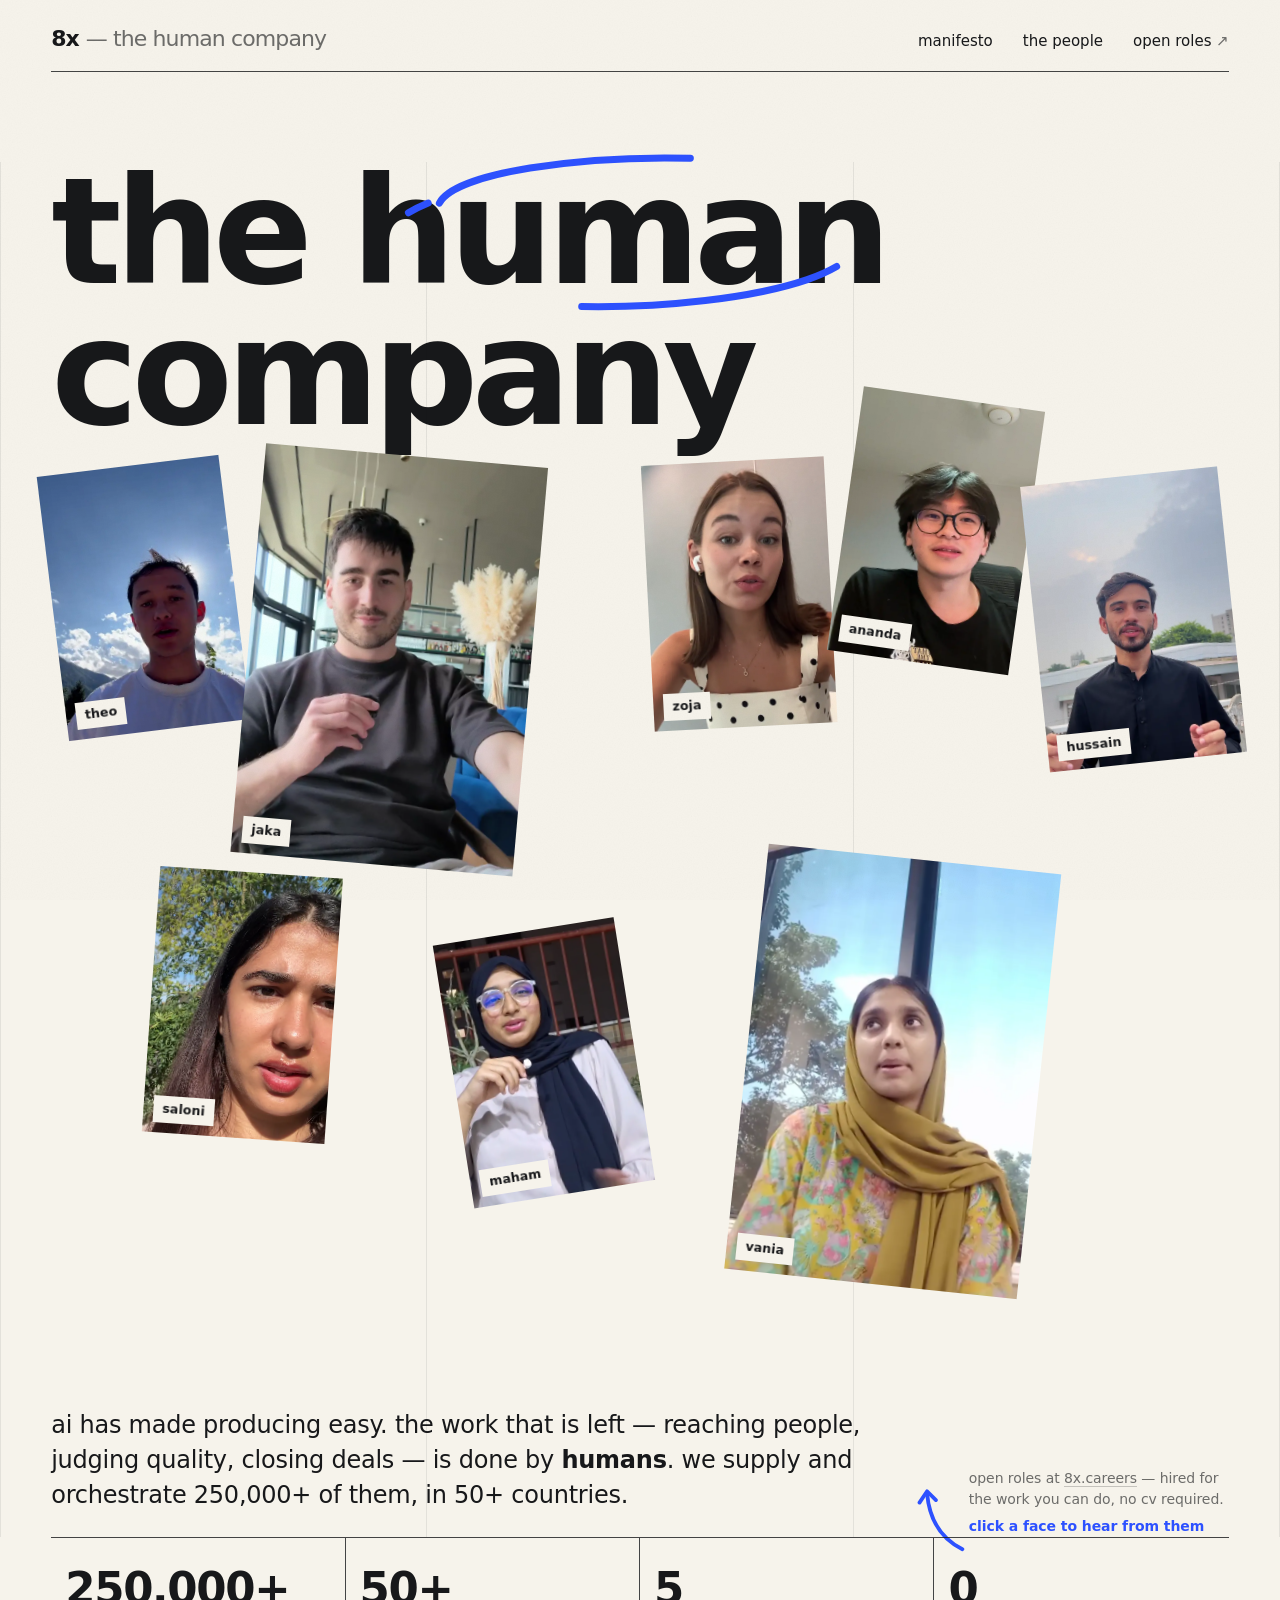
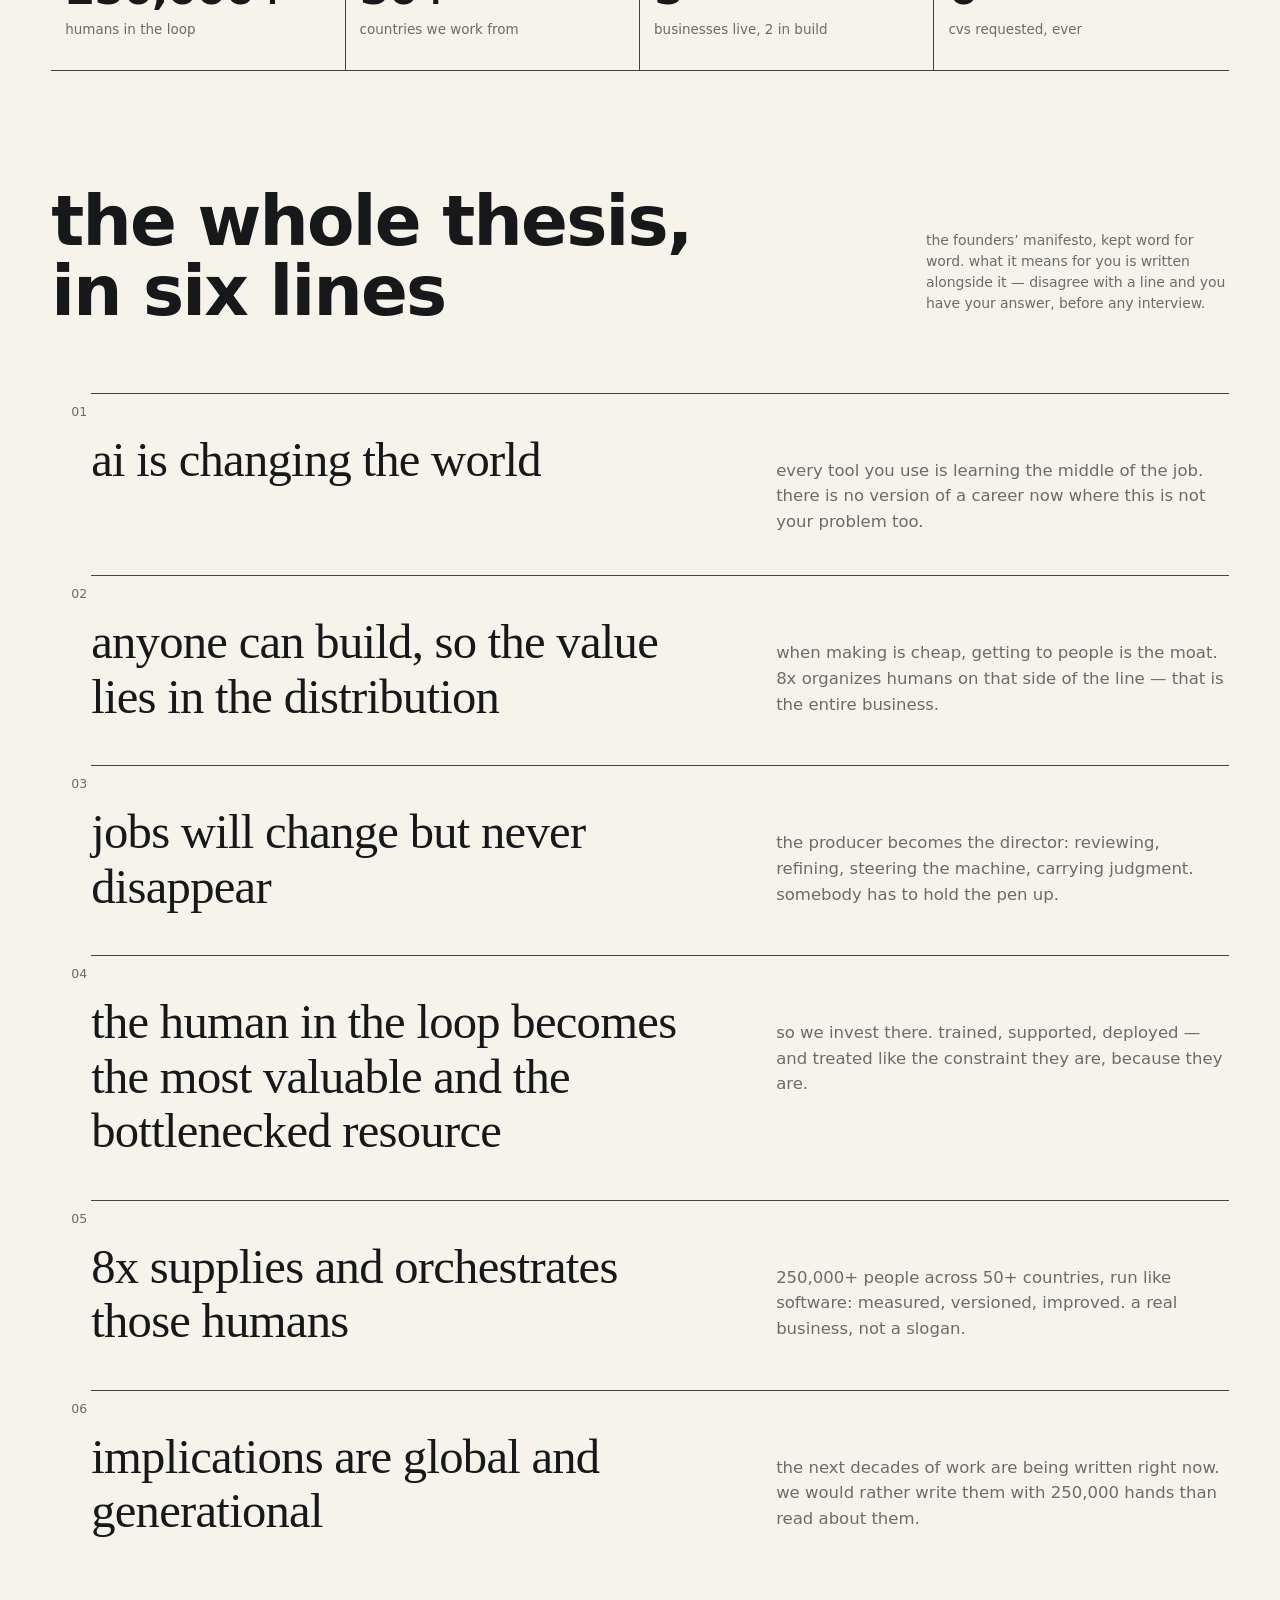
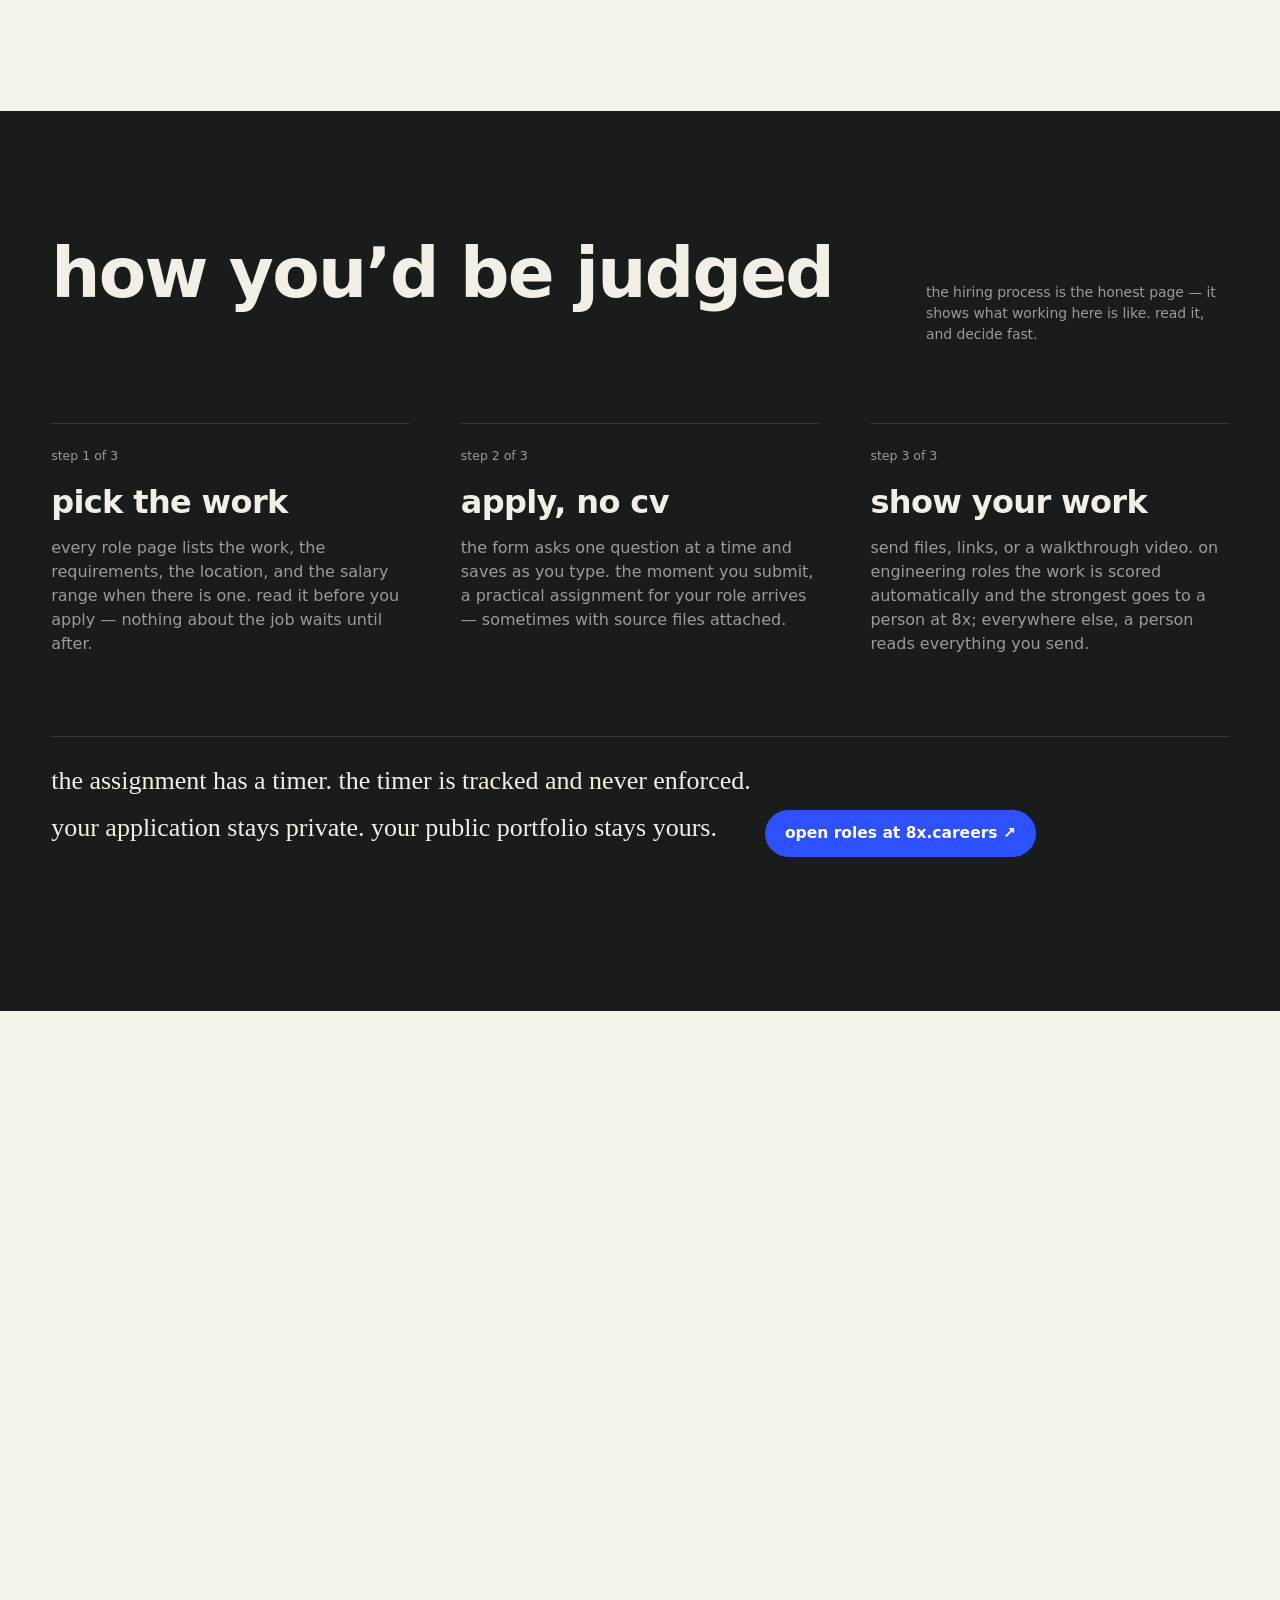
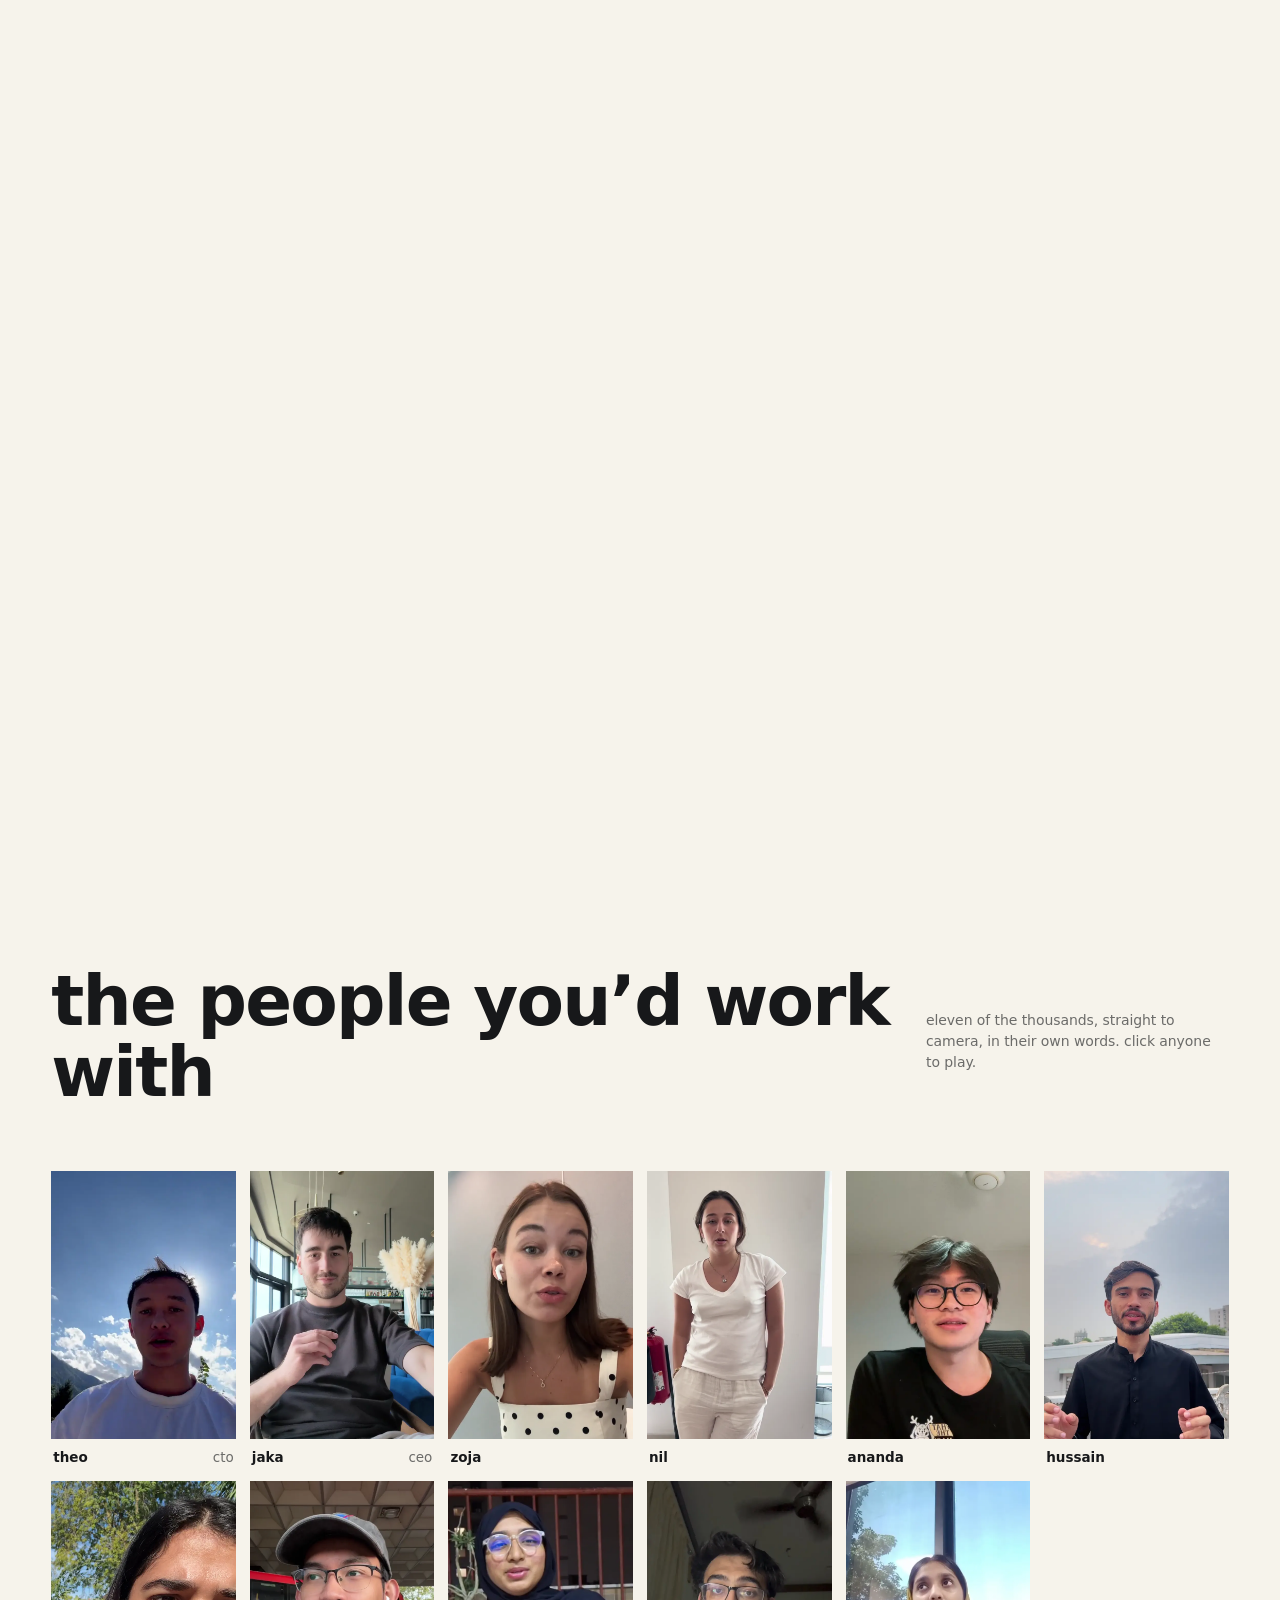
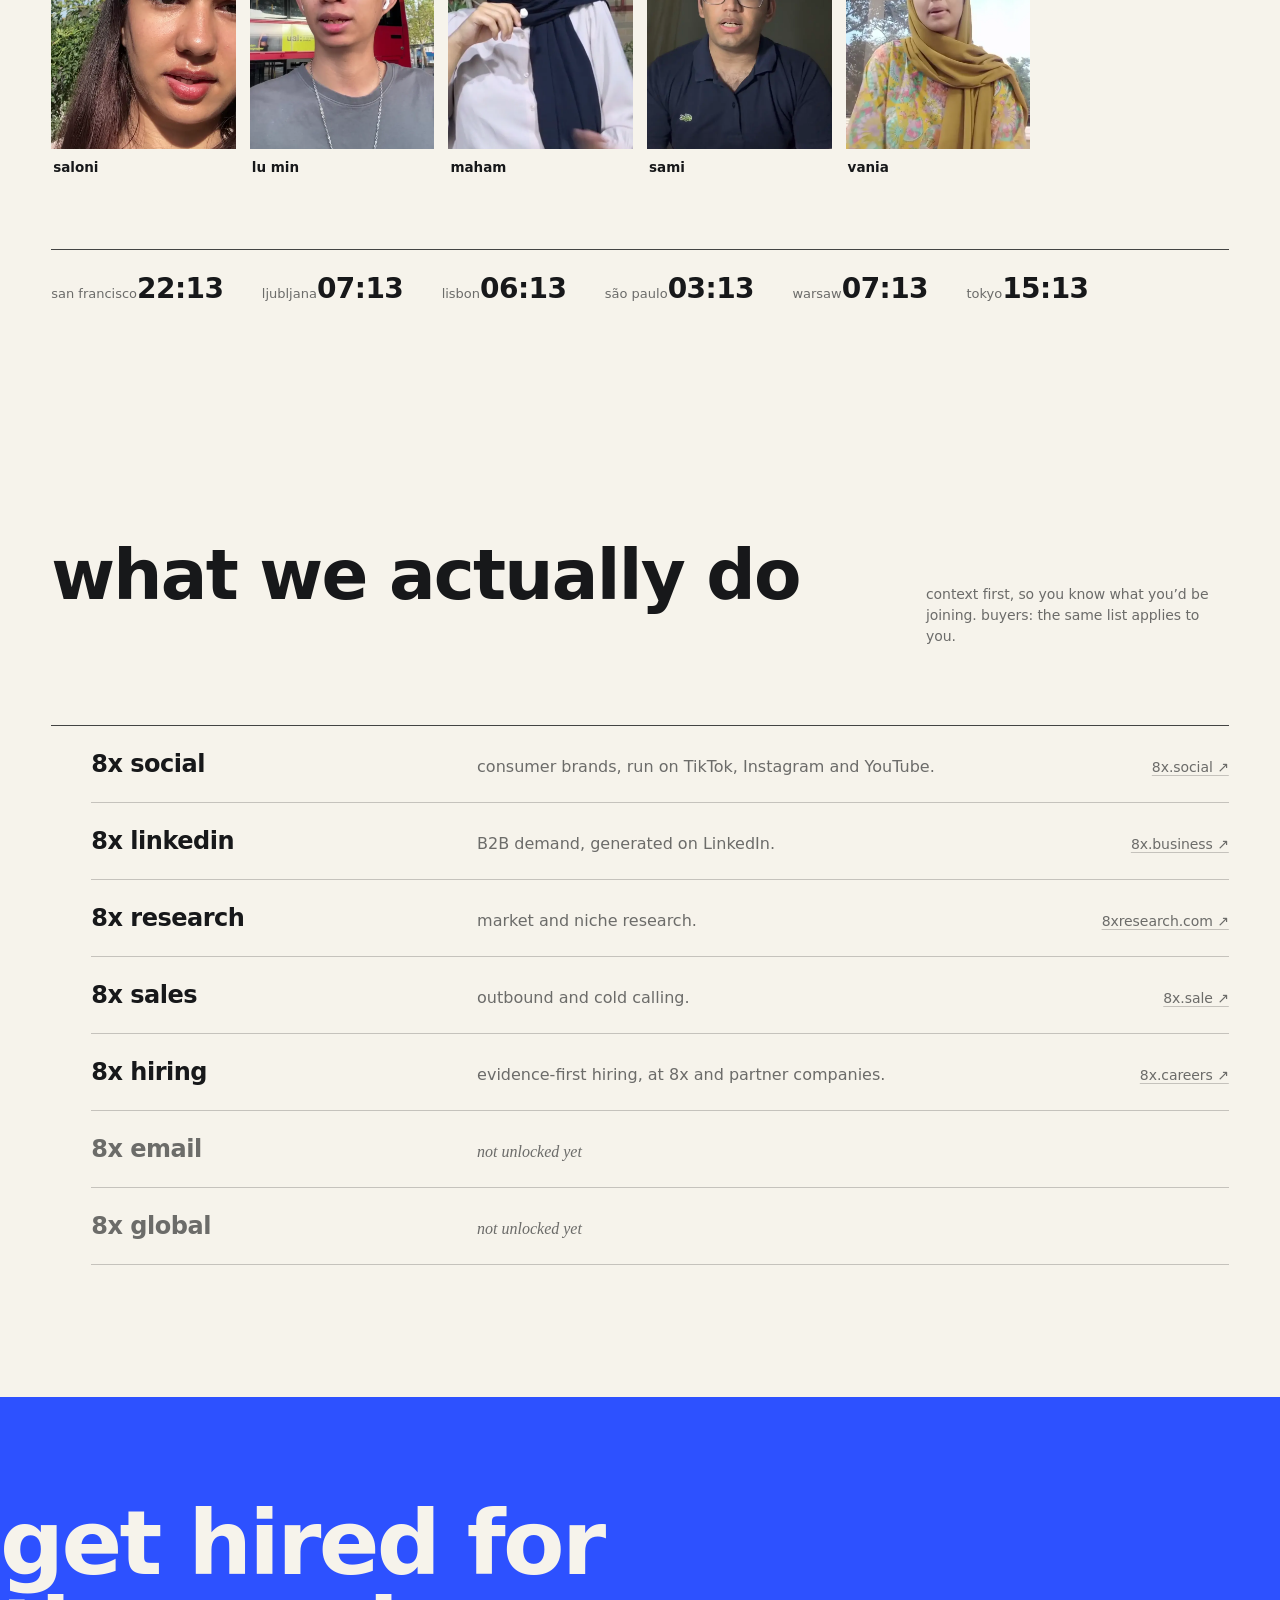
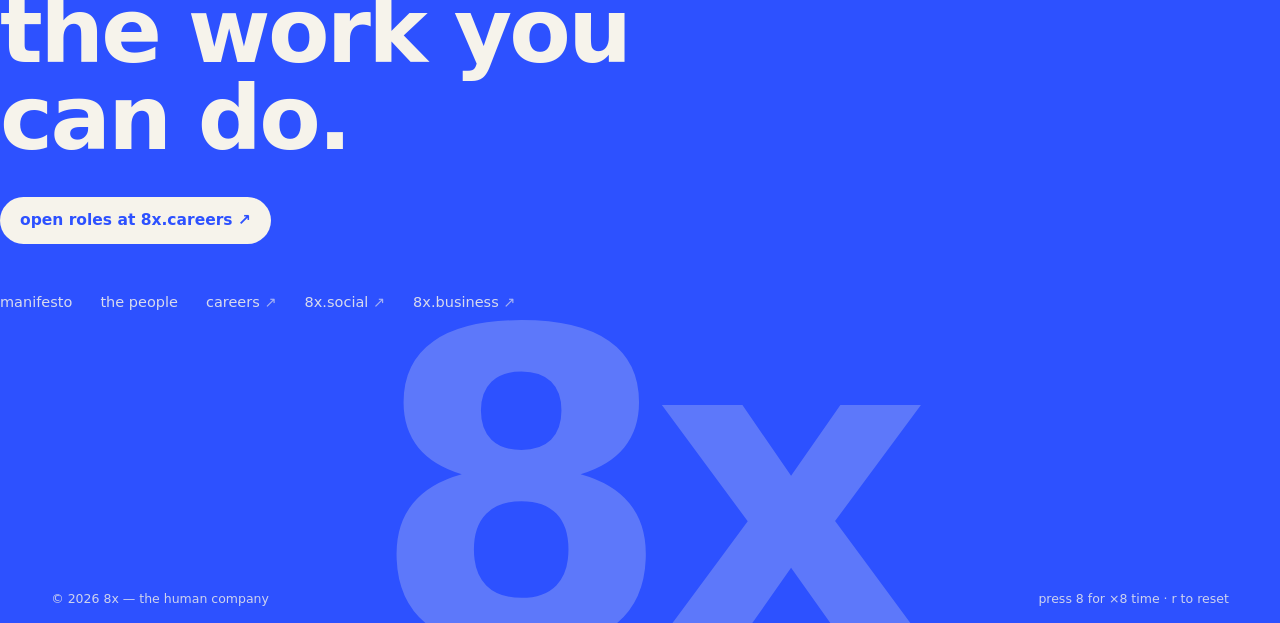
==== index.html @ d6090ca5 "8x.life redesign — flagship build Co-Authored-By: Claude Code <noreply@anthropic.com>" ====
<!doctype html>
<html lang="en">
<head>
<meta charset="utf-8">
<meta name="viewport" content="width=device-width, initial-scale=1, viewport-fit=cover">
<title>8x — the human company</title>
<meta name="description" content="8x supplies and orchestrates 250,000+ humans in 50+ countries, for the part of the work ai does not do. Get hired for the work you can do — no CV required.">
<meta property="og:title" content="8x — the human company">
<meta property="og:description" content="250,000+ people, 50+ countries, in the loop for the work ai can't do alone.">
<link rel="icon" type="image/svg+xml" href="assets/favicon.svg">
<link rel="stylesheet" href="assets/style.css">
</head>
<body>

<a class="skip" href="#main">skip to content</a>

<header class="top">
  <div class="wrap">
    <div class="top-bar">
      <a class="wordmark" href="./">8x <em>— the human company</em></a>
      <nav class="top-nav" aria-label="site">
        <a href="manifesto.html" class="hide-s">manifesto</a>
        <a href="team.html">the people</a>
        <a class="ext" href="https://www.8x.careers/join" target="_blank" rel="noopener">open roles</a>
      </nav>
    </div>
  </div>
</header>

<main id="main">

<!-- ============ hero ============ -->
<section class="hero" aria-labelledby="hero-h">
  <div class="wrap">
    <div class="gridlines" aria-hidden="true"><i></i><i></i><i></i><i></i></div>

    <h1 id="hero-h" class="h-huge">the <span class="hero-circle" id="circled">human<svg viewBox="0 0 100 100" preserveAspectRatio="none" aria-hidden="true"><path pathLength="100" d="M18 34 C 22 12, 62 4, 82 16 C 98 26, 100 58, 84 74 C 68 90, 34 94, 18 78 C 4 64, 6 46, 16 34"/></svg></span><br>company</h1>

    <ul class="collage" id="collage" aria-label="a few of the people who work at 8x — click to play their video">
      <li><figure tabindex="0" role="button" aria-label="play Theo's video — co-founder, CTO" data-video="https://cdn-hiring.8x.social/theo_testimonial_720.mp4"><img class="shot" src="assets/theo-poster.webp" alt="Theo, co-founder and CTO at 8x" width="720" height="1090"><span class="tag">theo</span><span class="go"><span>play ▸</span></span></figure></li>
      <li><figure tabindex="0" role="button" aria-label="play Jaka's video — co-founder, CEO" data-video="https://cdn-hiring.8x.social/testimonials/jaka_testimonial_720.mp4"><img class="shot" src="assets/jaka-poster.webp" alt="Jaka, co-founder and CEO at 8x" width="720" height="1090"><span class="tag">jaka</span><span class="go"><span>play ▸</span></span></figure></li>
      <li><figure tabindex="0" role="button" aria-label="play Zoja's video" data-video="https://cdn-hiring.8x.social/testimonials/zoja_testimonial_720.mp4"><img class="shot" src="assets/zoja-poster.webp" alt="Zoja, who works at 8x" width="720" height="1090"><span class="tag">zoja</span><span class="go"><span>play ▸</span></span></figure></li>
      <li><figure tabindex="0" role="button" aria-label="play Ananda's video" data-video="https://cdn-hiring.8x.social/testimonials/ananda_testimonial_720.mp4"><img class="shot" src="assets/ananda-poster.webp" alt="Ananda, who works at 8x" width="720" height="1090"><span class="tag">ananda</span><span class="go"><span>play ▸</span></span></figure></li>
      <li><figure tabindex="0" role="button" aria-label="play Hussain's video" data-video="https://cdn-hiring.8x.social/testimonials/hussain-8x_testimonial_720.mp4"><img class="shot" src="assets/hussain-8x-poster.webp" alt="Hussain, who works at 8x" width="720" height="1090"><span class="tag">hussain</span><span class="go"><span>play ▸</span></span></figure></li>
      <li><figure tabindex="0" role="button" aria-label="play Saloni's video" data-video="https://cdn-hiring.8x.social/testimonials/join-saloni_testimonial_720.mp4"><img class="shot" src="assets/join-saloni-poster.webp" alt="Saloni, who works at 8x" width="720" height="1090"><span class="tag">saloni</span><span class="go"><span>play ▸</span></span></figure></li>
      <li><figure tabindex="0" role="button" aria-label="play Maham's video" data-video="https://cdn-hiring.8x.social/testimonials/maham_testimonial_720.mp4"><img class="shot" src="assets/maham-poster.webp" alt="Maham, who works at 8x" width="720" height="1090"><span class="tag">maham</span><span class="go"><span>play ▸</span></span></figure></li>
      <li><figure tabindex="0" role="button" aria-label="play Vania's video" data-video="https://cdn-hiring.8x.social/testimonials/vania_testimonial_720.mp4"><img class="shot" src="assets/vania-poster.webp" alt="Vania, who works at 8x" width="720" height="1090"><span class="tag">vania</span><span class="go"><span>play ▸</span></span></figure></li>
    </ul>

    <div class="hero-sub">
      <p class="lede">ai has made producing easy. the work that is left — reaching people, judging quality, closing deals — is done by <strong>humans</strong>. we supply and orchestrate 250,000+ of them, in 50+ countries.</p>
      <div class="small">
        <p style="margin:0 0 6px;">open roles at <a class="a-under" href="https://www.8x.careers/join" target="_blank" rel="noopener">8x.careers</a> — hired for the work you can do, no cv required.</p>
        <p class="faceline" style="margin:0; color:var(--blue); font-weight:600;">click a face to hear from them<svg class="hero-arrow" width="46" height="56" viewBox="0 0 46 56" aria-hidden="true"><path class="arc" d="M36 52 C 20 44, 10 30, 8 8" fill="none" stroke="currentColor" stroke-width="3" stroke-linecap="round"/><path class="head" d="M2 15 L8 6 L15 13" fill="none" stroke="currentColor" stroke-width="3" stroke-linecap="round" stroke-linejoin="round"/></svg></p>
      </div>
    </div>
  </div>

  <div class="wrap">
    <div class="stats" role="list">
      <div role="listitem"><b>250,000+</b><span>humans in the loop</span></div>
      <div role="listitem"><b>50+</b><span>countries we work from</span></div>
      <div role="listitem"><b>5</b><span>businesses live, 2 in build</span></div>
      <div role="listitem"><b>0</b><span>cvs requested, ever</span></div>
    </div>
  </div>
</section>

<!-- ============ manifesto ============ -->
<section aria-labelledby="mani-h">
  <div class="wrap">
    <div class="sec-head">
      <h2 id="mani-h" class="h-section">the whole thesis,<br>in six lines</h2>
      <p class="small">the founders’ manifesto, kept word for word. what it means for you is written alongside it — disagree with a line and you have your answer, before any interview.</p>
    </div>
    <ul class="mani">
      <li><span class="aph">ai is changing the world</span><span class="arg">every tool you use is learning the middle of the job. there is no version of a career now where this is not your problem too.</span></li>
      <li><span class="aph">anyone can build, so the value lies in the distribution</span><span class="arg">when making is cheap, getting to people is the moat. 8x organizes humans on that side of the line — that is the entire business.</span></li>
      <li><span class="aph">jobs will change but never disappear</span><span class="arg">the producer becomes the director: reviewing, refining, steering the machine, carrying judgment. somebody has to hold the pen up.</span></li>
      <li><span class="aph">the human in the loop becomes the most valuable and the bottlenecked resource</span><span class="arg">so we invest there. trained, supported, deployed — and treated like the constraint they are, because they are.</span></li>
      <li><span class="aph">8x supplies and orchestrates those humans</span><span class="arg">250,000+ people across 50+ countries, run like software: measured, versioned, improved. a real business, not a slogan.</span></li>
      <li><span class="aph">implications are global and generational</span><span class="arg">the next decades of work are being written right now. we would rather write them with 250,000 hands than read about them.</span></li>
    </ul>
  </div>
</section>

<!-- ============ how you'd be judged (dark, pinned scrub like e2's curtain) ============ -->
<div class="judge-pin">
<div class="on-dark" id="judged" aria-labelledby="judge-h">
  <div class="wrap">
    <div class="sec-head">
      <h2 id="judge-h" class="h-section">how you’d be judged</h2>
      <p class="small">the hiring process is the honest page — it shows what working here is like. read it, and decide fast.</p>
    </div>
    <div class="judge-grid">
      <div class="judge-step">
        <span class="n">step 1 of 3</span>
        <h3>pick the work</h3>
        <p>every role page lists the work, the requirements, the location, and the salary range when there is one. read it before you apply — nothing about the job waits until after.</p>
      </div>
      <div class="judge-step">
        <span class="n">step 2 of 3</span>
        <h3>apply, no cv</h3>
        <p>the form asks one question at a time and saves as you type. the moment you submit, a practical assignment for your role arrives — sometimes with source files attached.</p>
      </div>
      <div class="judge-step">
        <span class="n">step 3 of 3</span>
        <h3>show your work</h3>
        <p>send files, links, or a walkthrough video. on engineering roles the work is scored automatically and the strongest goes to a person at 8x; everywhere else, a person reads everything you send.</p>
      </div>
    </div>
    <div class="judge-plain">
      <p>the assignment has a timer. the timer is tracked and never enforced.</p>
      <p>your application stays private. your public portfolio stays yours.</p>
      <div class="cta-row"><a class="btn" href="https://www.8x.careers/join" target="_blank" rel="noopener">open roles at 8x.careers ↗</a></div>
    </div>
  </div>
</div>
</div>

<!-- ============ people ============ -->
<section aria-labelledby="people-h">
  <div class="wrap">
    <div class="sec-head">
      <h2 id="people-h" class="h-section">the people you’d work with</h2>
      <p class="small">eleven of the thousands, straight to camera, in their own words. click anyone to play.</p>
    </div>
    <div class="people-grid">
      <button class="people-tile" data-video="https://cdn-hiring.8x.social/theo_testimonial_720.mp4"><img src="assets/theo-poster.webp" alt="Theo, co-founder and CTO" width="720" height="1090"><span class="who"><b>theo</b><span>cto</span></span></button>
      <button class="people-tile" data-video="https://cdn-hiring.8x.social/testimonials/jaka_testimonial_720.mp4"><img src="assets/jaka-poster.webp" alt="Jaka, co-founder and CEO" width="720" height="1090"><span class="who"><b>jaka</b><span>ceo</span></span></button>
      <button class="people-tile" data-video="https://cdn-hiring.8x.social/testimonials/zoja_testimonial_720.mp4"><img src="assets/zoja-poster.webp" alt="Zoja" width="720" height="1090"><span class="who"><b>zoja</b></span></button>
      <button class="people-tile" data-video="https://cdn-hiring.8x.social/testimonials/nil-maden_testimonial_720.mp4"><img src="assets/nil-maden-poster.webp" alt="Nil" width="720" height="1090"><span class="who"><b>nil</b></span></button>
      <button class="people-tile" data-video="https://cdn-hiring.8x.social/testimonials/ananda_testimonial_720.mp4"><img src="assets/ananda-poster.webp" alt="Ananda" width="720" height="1090"><span class="who"><b>ananda</b></span></button>
      <button class="people-tile" data-video="https://cdn-hiring.8x.social/testimonials/hussain-8x_testimonial_720.mp4"><img src="assets/hussain-8x-poster.webp" alt="Hussain" width="720" height="1090"><span class="who"><b>hussain</b></span></button>
      <button class="people-tile" data-video="https://cdn-hiring.8x.social/testimonials/join-saloni_testimonial_720.mp4"><img src="assets/join-saloni-poster.webp" alt="Saloni" width="720" height="1090"><span class="who"><b>saloni</b></span></button>
      <button class="people-tile" data-video="https://cdn-hiring.8x.social/testimonials/lu-min_testimonial_720.mp4"><img src="assets/lu-min-poster.webp" alt="Lu Min" width="720" height="1090"><span class="who"><b>lu min</b></span></button>
      <button class="people-tile" data-video="https://cdn-hiring.8x.social/testimonials/maham_testimonial_720.mp4"><img src="assets/maham-poster.webp" alt="Maham" width="720" height="1090"><span class="who"><b>maham</b></span></button>
      <button class="people-tile" data-video="https://cdn-hiring.8x.social/testimonials/sami_testimonial_720.mp4"><img src="assets/sami-poster.webp" alt="Sami" width="720" height="1090"><span class="who"><b>sami</b></span></button>
      <button class="people-tile" data-video="https://cdn-hiring.8x.social/testimonials/vania_testimonial_720.mp4"><img src="assets/vania-poster.webp" alt="Vania" width="720" height="1090"><span class="who"><b>vania</b></span></button>
    </div>
    <div class="clocks" id="clocks" aria-label="live time in some of the cities 8x people log in from">
      <div class="clock" data-tz="America/Los_Angeles"><span class="city">san francisco</span><span class="time">--:--</span></div>
      <div class="clock" data-tz="Europe/Ljubljana"><span class="city">ljubljana</span><span class="time">--:--</span></div>
      <div class="clock" data-tz="Europe/Lisbon"><span class="city">lisbon</span><span class="time">--:--</span></div>
      <div class="clock" data-tz="America/Sao_Paulo"><span class="city">são paulo</span><span class="time">--:--</span></div>
      <div class="clock" data-tz="Europe/Warsaw"><span class="city">warsaw</span><span class="time">--:--</span></div>
      <div class="clock" data-tz="Asia/Tokyo"><span class="city">tokyo</span><span class="time">--:--</span></div>
    </div>
  </div>
</section>

<!-- ============ what 8x does ============ -->
<section aria-labelledby="biz-h">
  <div class="wrap">
    <div class="sec-head">
      <h2 id="biz-h" class="h-section">what we actually do</h2>
      <p class="small">context first, so you know what you’d be joining. buyers: the same list applies to you.</p>
    </div>
    <ul class="biz">
      <li><span class="name">8x social</span><span class="desc">consumer brands, run on TikTok, Instagram and YouTube.</span><span class="host small"><a class="a-under" href="https://8x.social" target="_blank" rel="noopener">8x.social ↗</a></span></li>
      <li><span class="name">8x linkedin</span><span class="desc">B2B demand, generated on LinkedIn.</span><span class="host small"><a class="a-under" href="https://8x.business" target="_blank" rel="noopener">8x.business ↗</a></span></li>
      <li><span class="name">8x research</span><span class="desc">market and niche research.</span><span class="host small"><a class="a-under" href="https://8xresearch.com" target="_blank" rel="noopener">8xresearch.com ↗</a></span></li>
      <li><span class="name">8x sales</span><span class="desc">outbound and cold calling.</span><span class="host small"><a class="a-under" href="https://8x.sale" target="_blank" rel="noopener">8x.sale ↗</a></span></li>
      <li><span class="name">8x hiring</span><span class="desc">evidence-first hiring, at 8x and partner companies.</span><span class="host small"><a class="a-under" href="https://www.8x.careers" target="_blank" rel="noopener">8x.careers ↗</a></span></li>
      <li class="locked"><span class="name">8x email</span><span class="desc soon">not unlocked yet</span><span class="host"></span></li>
      <li class="locked"><span class="name">8x global</span><span class="desc soon">not unlocked yet</span><span class="host"></span></li>
    </ul>
  </div>
</section>

</main>

<!-- ============ footer ============ -->
<footer class="flood">
  <div class="wrap flood-inner">
    <h2>get hired for the work you can do.</h2>
    <a class="btn" href="https://www.8x.careers/join" target="_blank" rel="noopener">open roles at 8x.careers ↗</a>
    <div class="flood-links">
      <a href="manifesto.html">manifesto</a>
      <a href="team.html">the people</a>
      <a class="ext" href="https://www.8x.careers" target="_blank" rel="noopener">careers</a>
      <a class="ext" href="https://8x.social" target="_blank" rel="noopener">8x.social</a>
      <a class="ext" href="https://8x.business" target="_blank" rel="noopener">8x.business</a>
    </div>
  </div>
  <div class="flood-mark" aria-hidden="true"><span>8x</span></div>
  <div class="wrap">
    <div class="flood-meta">
      <span>© 2026 8x — the human company</span>
      <span class="kbd-hint">press 8 for ×8 time · r to reset</span>
    </div>
  </div>
</footer>

<div class="lb" id="lb" hidden>
  <button class="lb-x" id="lb-x" aria-label="close video">close ✕</button>
  <video id="lb-video" controls playsinline preload="none"></video>
</div>

<script src="assets/site.js"></script>
</body>
</html>
---- assets/style.css ----
/* 8x.life — proposed redesign in the e2.vc register.
   paper + ink + one electric blue. serif = human voice, grotesk = company voice. */

@font-face {
  font-family: "Inter Tight";
  src: url("inter-tight.woff2") format("woff2");
  font-weight: 400 700;
  font-style: normal;
  font-display: swap;
}
@font-face {
  font-family: "Newsreader";
  src: url("newsreader.woff2") format("woff2");
  font-weight: 400 500;
  font-style: normal;
  font-display: swap;
}
@font-face {
  font-family: "Newsreader";
  src: url("newsreader-italic.woff2") format("woff2");
  font-weight: 400 500;
  font-style: italic;
  font-display: swap;
}

:root {
  --paper: #f6f3eb;
  --paper-dim: #efeadd;
  --ink: #17181a;
  --ink-60: rgba(23, 24, 26, .62);
  --ink-25: rgba(23, 24, 26, .22);
  --blue: #2d51ff;
  --dark: #191c1b;
  --dark-fg: #f2efe7;
  --dark-fg-60: rgba(242, 239, 231, .6);
  --dark-rule: rgba(242, 239, 231, .14);
  --sans: "Inter Tight", system-ui, -apple-system, Arial, sans-serif;
  --serif: "Newsreader", Georgia, serif;
  --rule: rgba(23, 24, 26, .8);
}

* { box-sizing: border-box; }

html { scroll-behavior: smooth; }
@media (prefers-reduced-motion: reduce) {
  html { scroll-behavior: auto; }
}

body {
  margin: 0;
  background: var(--paper);
  color: var(--ink);
  font-family: var(--sans);
  font-size: 17px;
  line-height: 1.5;
  -webkit-font-smoothing: antialiased;
}

::selection { background: var(--blue); color: var(--paper); }

a { color: inherit; }

.skip {
  position: absolute;
  left: 16px;
  top: -60px;
  z-index: 60;
  background: var(--blue);
  color: #fff;
  font-size: 14px;
  font-weight: 600;
  padding: 10px 16px;
  border-radius: 8px;
  text-decoration: none;
}
.skip:focus-visible { top: 16px; }

/* ---------- shell + ledger grid ---------- */

.wrap {
  max-width: 1280px;
  margin: 0 auto;
  padding: 0 clamp(20px, 4vw, 56px);
  position: relative;
}

.gridlines {
  pointer-events: none;
  position: absolute;
  inset: 0;
  display: flex;
  justify-content: space-between;
}
.gridlines i {
  width: 1px;
  background: var(--ink-25);
  opacity: .35;
}
@media (max-width: 720px) {
  .gridlines i:nth-child(even) { display: none; }
}

/* ---------- type roles ---------- */

.h-huge {
  font-weight: 650;
  letter-spacing: -0.045em;
  line-height: .96;
  font-size: clamp(52px, 11.5vw, 168px);
  margin: 0;
}

.h-section {
  font-weight: 600;
  letter-spacing: -0.025em;
  line-height: 1.02;
  font-size: clamp(36px, 5.4vw, 72px);
  margin: 0;
}

.lede {
  font-size: clamp(19px, 2vw, 24px);
  line-height: 1.45;
  letter-spacing: -0.01em;
  max-width: 58ch;
}

.small {
  font-size: 14px;
  color: var(--ink-60);
  letter-spacing: -0.005em;
}

.voice { /* serif — sentences written or spoken by people */
  font-family: var(--serif);
  font-weight: 400;
  font-size: 1.07em;
}

/* ---------- links ---------- */

.a-plain {
  text-decoration: none;
}
.a-plain:hover { color: var(--blue); }

.a-under {
  color: inherit;
  text-decoration: underline;
  text-decoration-color: var(--ink-25);
  text-underline-offset: 3px;
}
.a-under:hover { text-decoration-color: var(--blue); color: var(--blue); }

:is(a, button, .collage figure, .people-tile):focus-visible {
  outline: 2px solid var(--blue);
  outline-offset: 3px;
}

/* ---------- header ---------- */

.top {
  position: relative;
  z-index: 5;
}
.top-bar {
  display: flex;
  align-items: baseline;
  justify-content: space-between;
  gap: 16px;
  padding: 22px 0 16px;
  border-bottom: 1px solid var(--rule);
}
.wordmark {
  font-weight: 700;
  font-size: 22px;
  letter-spacing: -0.04em;
  text-decoration: none;
}
.wordmark em { font-style: normal; color: var(--ink-60); font-weight: 500; }
.top-nav {
  display: flex;
  gap: clamp(14px, 2.5vw, 30px);
  font-size: 15px;
  font-weight: 500;
}
.top-nav a { text-decoration: none; white-space: nowrap; }
.top-nav a:hover { color: var(--blue); }
.top-nav a.ext::after { content: " ↗"; color: var(--ink-60); }
@media (max-width: 640px) {
  .top-nav a.hide-s { display: none; }
  .wordmark em { display: none; }
}

/* ---------- hero ---------- */

.hero { position: relative; padding: clamp(48px, 7vw, 96px) 0 0; }

.hero-circle { position: relative; display: inline-block; }
.hero-circle svg {
  position: absolute;
  left: -0.08em;
  top: -0.16em;
  width: calc(100% + 0.16em);
  height: 1.3em;
  overflow: visible;
  pointer-events: none;
  z-index: 2;
}
.hero-circle path {
  fill: none;
  stroke: var(--blue);
  stroke-width: 7;
  stroke-linecap: round;
  vector-effect: non-scaling-stroke;
}

.hero-sub {
  margin: clamp(28px, 4vw, 48px) 0 0;
  display: flex;
  justify-content: space-between;
  align-items: end;
  gap: 32px;
}
.hero-sub .small { max-width: 34ch; }
@media (max-width: 720px) {
  .hero-sub { flex-direction: column; align-items: flex-start; }
}

/* collage */

.collage {
  list-style: none;
  margin: clamp(-28px, -2.4vw, -12px) 0 0;
  padding: 0 0 clamp(36px, 5vw, 72px);
  display: grid;
  grid-template-columns: repeat(12, 1fr);
  gap: clamp(12px, 2.4vw, 32px) clamp(10px, 1.2vw, 18px);
}
.collage li { display: contents; }
.collage li:nth-child(1) figure { grid-column: 1 / span 2; margin-top: clamp(16px, 3vw, 40px); }
.collage li:nth-child(2) figure { grid-column: 3 / span 3; margin-top: clamp(6px, 1vw, 18px); }
.collage li:nth-child(3) figure { grid-column: 7 / span 2; margin-top: clamp(28px, 4vw, 56px); }
.collage li:nth-child(4) figure { grid-column: 9 / span 2; margin-top: clamp(-36px, -3vw, -8px); }
.collage li:nth-child(5) figure { grid-column: 11 / span 2; margin-top: clamp(10px, 2vw, 28px); margin-left: -8%; }
.collage li:nth-child(6) figure { grid-column: 2 / span 2; }
.collage li:nth-child(7) figure { grid-column: 5 / span 2; margin-top: clamp(24px, 3vw, 44px); }
.collage li:nth-child(8) figure { grid-column: 8 / span 3; margin-top: clamp(-24px, -2vw, -6px); margin-right: -4%; }
@media (max-width: 820px) {
  .collage {
    gap: 12px 10px;
    margin-top: clamp(-48px, -6vw, -16px);
    padding-bottom: 48px;
  }
  .collage li:nth-child(1) figure { grid-column: 1 / span 5; margin-top: 0; }
  .collage li:nth-child(2) figure { grid-column: 7 / span 5; margin-top: 28px; }
  .collage li:nth-child(3) figure { grid-column: 2 / span 5; margin-top: -12px; }
  .collage li:nth-child(4) figure { grid-column: 8 / span 5; margin-top: 16px; }
  .collage li:nth-child(5) figure { grid-column: 1 / span 5; margin-top: -6px; margin-left: 0; }
  .collage li:nth-child(6) figure { grid-column: 7 / span 5; }
  .collage li:nth-child(7) figure { grid-column: 2 / span 5; margin-top: 20px; }
  .collage li:nth-child(8) figure { grid-column: 7 / span 5; margin-top: -8px; margin-right: 0; }
}
.collage figure {
  margin: 0;
  align-self: start;
  position: relative;
  cursor: pointer;
  transform: rotate(var(--tilt, 0deg)) translateY(var(--dy, 0px));
  transition: transform .35s cubic-bezier(.2,.8,.2,1), z-index 0s;
  z-index: 1;
}
.collage figure:hover, .collage figure:focus-visible {
  transform: rotate(0deg) translateY(-6px) scale(1.03);
  z-index: 4;
}
@keyframes settle {
  from {
    opacity: 0;
    transform: rotate(calc(var(--tilt, 0deg) * 2)) translateY(calc(var(--dy, 0px) + 60px));
  }
}
@media (prefers-reduced-motion: no-preference) {
  .collage figure.settling { animation: settle .9s cubic-bezier(.16,1,.3,1) backwards; }
  .collage figure.settling:nth-child(2) { animation-delay: .1s; }
  .collage figure.settling:nth-child(3) { animation-delay: .2s; }
  .collage figure.settling:nth-child(4) { animation-delay: .3s; }
  .collage figure.settling:nth-child(5) { animation-delay: .4s; }
  .collage figure.settling:nth-child(6) { animation-delay: .5s; }
  .collage figure.settling:nth-child(7) { animation-delay: .6s; }
  .collage figure.settling:nth-child(8) { animation-delay: .7s; }
}
@media (prefers-reduced-motion: reduce) {
  .collage figure { transition: none; }
}
.collage .shot {
  display: block;
  width: 100%;
  height: auto;
  aspect-ratio: 2 / 2.9;
  object-fit: cover;
  background: var(--paper-dim);
}
.collage .tag {
  position: absolute;
  left: 10px;
  bottom: 10px;
  font-size: 12.5px;
  font-weight: 600;
  letter-spacing: .01em;
  padding: 4px 9px;
  background: var(--paper);
  color: var(--ink);
}
.collage .go {
  position: absolute;
  inset: 0;
  display: flex;
  align-items: center;
  justify-content: center;
  opacity: 0;
  transition: opacity .2s;
  background: rgba(23, 24, 26, 0);
}
.collage figure:hover .go, .collage figure:focus-visible .go { opacity: 1; }
.collage .go span {
  font-size: 13px;
  font-weight: 600;
  padding: 8px 14px;
  border-radius: 999px;
  color: var(--paper);
  background: var(--blue);
}

@media (prefers-reduced-motion: reduce) {
  .collage figure { transition: none; }
  .collage .go { display: none; }
}

/* stat row */

.stats {
  border-top: 1px solid var(--rule);
  border-bottom: 1px solid var(--rule);
  display: grid;
  grid-template-columns: repeat(4, 1fr);
}
.stats div {
  padding: clamp(18px, 2.5vw, 30px) 14px;
  border-right: 1px solid var(--rule);
}
.stats div:last-child { border-right: none; }
.stats b {
  display: block;
  font-weight: 600;
  font-size: clamp(24px, 3.4vw, 44px);
  letter-spacing: -0.03em;
  line-height: 1;
}
.stats span {
  display: block;
  margin-top: 8px;
  font-size: 13.5px;
  color: var(--ink-60);
}
@media (max-width: 720px) {
  .stats { grid-template-columns: repeat(2, 1fr); }
  .stats div { border-bottom: 1px solid var(--rule); }
  .stats div:nth-child(2n) { border-right: none; }
  .stats div:nth-child(n+3) { border-bottom: none; }
  .stats div:nth-child(3), .stats div:nth-child(4) { border-top: none; }
}

/* ---------- generic section ---------- */

section { padding: clamp(64px, 9vw, 128px) 0; }

.sec-head {
  display: flex;
  justify-content: space-between;
  align-items: baseline;
  gap: 24px;
  margin-bottom: clamp(32px, 5vw, 64px);
}
.sec-head .small { max-width: 34ch; }
@media (max-width: 720px) {
  .sec-head { flex-direction: column; align-items: flex-start; }
}

/* ---------- manifesto ---------- */

.mani { counter-reset: line; }
.mani li {
  counter-increment: line;
  list-style: none;
  display: grid;
  grid-template-columns: minmax(0, 7fr) minmax(0, 5fr);
  gap: clamp(20px, 4vw, 56px);
  align-items: baseline;
  padding: clamp(22px, 3.4vw, 40px) 0;
  border-top: 1px solid var(--rule);
  position: relative;
}
.mani li::before {
  content: counter(line, decimal-leading-zero);
  position: absolute;
  top: 10px;
  left: -1.6em;
  font-size: 12.5px;
  font-weight: 500;
  color: var(--ink-60);
}
@media (max-width: 1000px) {
  .mani li::before { left: 0; top: 6px; }
}
.mani .aph {
  font-family: var(--serif);
  font-size: clamp(28px, 3.8vw, 50px);
  line-height: 1.12;
  font-weight: 450;
  letter-spacing: -0.015em;
}
.mani .arg {
  font-size: 16.5px;
  line-height: 1.55;
  color: var(--ink-60);
  max-width: 44ch;
}
@media (max-width: 820px) {
  .mani li { grid-template-columns: 1fr; gap: 12px; }
  .mani .arg { margin-top: 2px; }
}

/* ---------- dark: how you'd be judged ---------- */

.on-dark {
  background: var(--dark);
  color: var(--dark-fg);
  margin: 0 calc(50% - 50vw);
  padding: clamp(64px, 9vw, 128px) calc(50vw - 50%);
}
.on-dark .small { color: var(--dark-fg-60); }
.judge-grid {
  display: grid;
  grid-template-columns: repeat(3, 1fr);
  gap: clamp(24px, 4vw, 56px);
}
.judge-step {
  border-top: 1px solid var(--dark-rule);
  padding: 18px 0 8px;
}
.judge-step .n { font-size: 12.5px; color: var(--dark-fg-60); }
.judge-step h3 {
  margin: 10px 0 10px;
  font-size: clamp(22px, 2.6vw, 32px);
  font-weight: 600;
  letter-spacing: -0.02em;
}
.judge-step p { margin: 0; font-size: 16px; line-height: 1.5; color: var(--dark-fg-60); }
@media (max-width: 820px) {
  .judge-grid { grid-template-columns: 1fr; }
}

.judge-plain {
  margin: clamp(40px, 6vw, 72px) 0 0;
  padding: 26px 0;
  border-top: 1px solid var(--dark-rule);
  display: flex;
  flex-wrap: wrap;
  gap: 12px 48px;
}
.judge-plain p {
  margin: 0;
  font-family: var(--serif);
  font-size: clamp(19px, 2.2vw, 26px);
  line-height: 1.35;
  max-width: 60ch;
}
.judge-plain .cta-row { align-self: flex-end; }
.btn {
  display: inline-block;
  text-decoration: none;
  font-weight: 600;
  font-size: 15.5px;
  padding: 12px 20px;
  border-radius: 999px;
  background: var(--blue);
  color: #fff;
}
.btn:hover { background: #1f3fd6; }

/* ---------- people ---------- */

.people-grid {
  display: grid;
  grid-template-columns: repeat(6, 1fr);
  gap: 14px;
}
.people-tile {
  position: relative;
  border: none;
  padding: 0;
  background: none;
  cursor: pointer;
  font: inherit;
  color: inherit;
  text-align: left;
}
.people-tile img {
  display: block;
  width: 100%;
  height: auto;
  aspect-ratio: 2 / 2.9;
  object-fit: cover;
  background: var(--paper-dim);
  filter: saturate(.96);
}
.people-tile:hover img { filter: saturate(1.06) contrast(1.02); }
.people-tile .who {
  display: flex;
  justify-content: space-between;
  gap: 8px;
  padding: 8px 2px 0;
  font-size: 13.5px;
}
.people-tile .who b { font-weight: 600; }
.people-tile .who span { color: var(--ink-60); }
@media (max-width: 900px) {
  .people-grid { grid-template-columns: repeat(3, 1fr); }
}
@media (max-width: 560px) {
  .people-grid { grid-template-columns: repeat(2, 1fr); gap: 10px; }
}

/* clocks */

.clocks {
  margin-top: clamp(40px, 6vw, 72px);
  padding-top: 18px;
  border-top: 1px solid var(--rule);
  display: flex;
  gap: clamp(18px, 3vw, 40px);
  overflow-x: auto;
  scrollbar-width: none;
}
.clocks::-webkit-scrollbar { display: none; }
.clock { flex: 0 0 auto; }
.clock .city { font-size: 13px; color: var(--ink-60); }
.clock .time {
  font-weight: 600;
  font-size: clamp(20px, 2.4vw, 28px);
  letter-spacing: -0.02em;
  font-variant-numeric: tabular-nums;
}
.clock .time.x8 { color: var(--blue); }

/* ---------- what 8x does ---------- */

.biz { border-top: 1px solid var(--rule); }
.biz li {
  list-style: none;
  display: grid;
  grid-template-columns: minmax(0, 4fr) minmax(0, 6fr) minmax(0, 2fr);
  gap: 20px;
  padding: 20px 0;
  border-bottom: 1px solid var(--ink-25);
  align-items: baseline;
}
.biz .name { font-weight: 600; font-size: clamp(18px, 2vw, 24px); letter-spacing: -0.02em; }
.biz .desc { color: var(--ink-60); font-size: 16px; }
.biz .host { text-align: right; }
.biz .host a { font-size: 14px; }
.biz li.locked .name, .biz li.locked .desc { color: var(--ink-60); }
.biz .soon {
  font-family: var(--serif);
  font-style: italic;
  color: var(--ink-60);
}
@media (max-width: 720px) {
  .biz li { grid-template-columns: 1fr; gap: 6px; }
  .biz .host { text-align: left; }
}

/* ---------- footer ---------- */

.flood {
  background: var(--blue);
  color: #f6f3eb;
  margin: 0 calc(50% - 50vw);
  padding: 0 calc(50vw - 50%);
  position: relative;
  overflow: hidden;
}
.flood-inner { padding: clamp(56px, 8vw, 110px) 0 0; }
.flood h2 {
  margin: 0;
  font-weight: 600;
  letter-spacing: -0.03em;
  font-size: clamp(40px, 7vw, 96px);
  line-height: .98;
  max-width: 12ch;
}
.flood .btn {
  background: #f6f3eb;
  color: var(--blue);
  margin-top: 34px;
}
.flood .btn:hover { background: #fff; }
.flood-links {
  display: flex;
  flex-wrap: wrap;
  gap: 12px 28px;
  margin-top: 48px;
  font-size: 14.5px;
}
.flood-links a { text-decoration: none; opacity: .85; }
.flood-links a:hover { opacity: 1; text-decoration: underline; text-underline-offset: 3px; }
.flood-links .ext::after { content: " ↗"; opacity: .7; }

.flood-meta {
  position: relative;
  z-index: 2;
  display: flex;
  justify-content: space-between;
  gap: 16px;
  align-items: end;
  padding: 10px 0 14px;
  font-size: 12.5px;
  opacity: .8;
}
.flood-mark {
  position: relative;
  height: clamp(110px, 17vw, 240px);
  margin-top: clamp(24px, 4vw, 48px);
}
.flood-mark span {
  position: absolute;
  left: 50%;
  bottom: -0.235em;
  transform: translateX(-50%);
  font-weight: 700;
  font-size: clamp(210px, 34vw, 560px);
  letter-spacing: -0.05em;
  line-height: .8;
  color: #f6f3eb;
  opacity: .24;
}
.flood .kbd-hint { font-variant-numeric: tabular-nums; }

/* ---------- lightbox ---------- */

.lb {
  position: fixed;
  inset: 0;
  z-index: 50;
  display: flex;
  align-items: center;
  justify-content: center;
  background: rgba(23, 24, 26, .86);
  padding: 4vmin;
}
.lb[hidden] { display: none !important; }
.lb video {
  width: min(560px, 92vmin);
  max-height: 88vh;
  background: #000;
}
.lb-x {
  position: absolute;
  top: 3vmin;
  right: 3vmin;
  font-size: 15px;
  font-weight: 600;
  color: #f6f3eb;
  background: none;
  border: none;
  cursor: pointer;
  padding: 10px;
}

/* ---------- subpages ---------- */

.page-narrow { max-width: 880px; margin: 0 auto; padding: 0 clamp(20px, 4vw, 56px); }
.page-h {
  font-weight: 600;
  letter-spacing: -0.03em;
  font-size: clamp(44px, 7vw, 96px);
  line-height: .98;
  margin: clamp(40px, 6vw, 80px) 0 0;
}
.page-lede {
  margin: 22px 0 0;
  max-width: 54ch;
  font-size: clamp(18px, 2vw, 22px);
  line-height: 1.5;
  color: var(--ink-60);
}
.mani-page { position: relative; }
/* the subpage runs the ledger's column lines down the entire argument,
   the way the hero runs them down one viewport */
.mani-page .lines-run {
  position: absolute;
  top: 0;
  bottom: 0;
  left: 50%;
  transform: translateX(-50%);
  width: 100%;
  max-width: 880px; /* the page-narrow column — lines land on its edges, as home's land on .wrap */
  padding: 0 clamp(20px, 4vw, 56px);
  pointer-events: none;
  display: flex;
  justify-content: space-between;
}
.mani-page .lines-run i {
  width: 1px;
  background: var(--ink-25);
  opacity: .35;
}
@media (max-width: 720px) {
  .mani-page .lines-run i:nth-child(even) { display: none; }
}
.mani-page .mani { margin: 0; padding: 0; }

/* the filter line — the ledger's closing entry, framed by strong rules */
.verdict {
  margin: clamp(48px, 7vw, 96px) 0 0;
  border-top: 1px solid var(--rule);
  border-bottom: 1px solid var(--rule);
  padding: clamp(26px, 3.6vw, 44px) 0;
}
.verdict p {
  margin: 0;
  max-width: 44ch;
  font-family: var(--serif);
  font-size: clamp(20px, 2.6vw, 28px);
  line-height: 1.35;
  letter-spacing: -0.01em;
}

.mani-page .flood { margin-top: clamp(64px, 9vw, 128px); }
.backline {
  display: inline-block;
  margin-top: 0;
  font-size: 13.5px;
  font-weight: 500;
  text-decoration: none;
  color: var(--ink-60);
}
.backline:hover { color: var(--blue); }

.founders {
  list-style: none;
  margin: clamp(36px, 5vw, 64px) 0 0;
  padding: 0;
  display: grid;
  grid-template-columns: 1fr 1fr;
  gap: clamp(20px, 4vw, 48px);
}
@media (max-width: 640px) { .founders { grid-template-columns: 1fr; } }
.founders .portrait {
  width: min(240px, 60%);
  height: auto;
  aspect-ratio: 2 / 2.9;
  object-fit: cover;
  display: block;
  background: var(--paper-dim);
}
.founders h3 { margin: 14px 0 2px; font-size: 22px; font-weight: 600; letter-spacing: -0.02em; }
.founders p { margin: 0; font-size: 14px; color: var(--ink-60); }

.solo-note {
  margin: clamp(40px, 6vw, 64px) 0 0;
  font-size: 15.5px;
  color: var(--ink-60);
}

/* ==========================================================
   motion + material layer
   ========================================================== */

/* paper grain — a whisper of material over the flat field */
body::before {
  content: "";
  position: fixed;
  inset: 0;
  z-index: 45;
  pointer-events: none;
  opacity: .05;
  mix-blend-mode: multiply;
  background-image: url("data:image/svg+xml;utf8,<svg xmlns='http://www.w3.org/2000/svg' width='160' height='160'><filter id='n'><feTurbulence type='fractalNoise' baseFrequency='0.8' numOctaves='2' stitchTiles='stitch'/><feColorMatrix type='saturate' values='0'/></filter><rect width='160' height='160' filter='url(%23n)'/></svg>");
}

/* the annotation circle draws itself */
.hero-circle path { stroke-dasharray: 100; stroke-dashoffset: 0; }
@media (prefers-reduced-motion: no-preference) {
  .hero-circle path {
    animation: circledraw .9s cubic-bezier(.55, 0, .25, 1) .5s backwards;
  }
  @keyframes circledraw { from { stroke-dashoffset: 100; } }
}

/* hand arrow from the "click a face" line up at the collage */
.faceline { position: relative; }
.hero-arrow {
  position: absolute;
  left: -52px;
  bottom: -18px;
  width: 58px;
  height: 72px;
  color: var(--blue);
}
.hero-arrow .arc { stroke-dasharray: 70; stroke-dashoffset: 0; }
@media (prefers-reduced-motion: no-preference) {
  .hero-arrow .arc { animation: arrowdraw .55s cubic-bezier(.4, 0, .2, 1) 1.5s backwards; }
  .hero-arrow .head { opacity: 0; animation: arrowhead .2s ease 2.05s forwards; }
  @keyframes arrowdraw { from { stroke-dashoffset: 70; } }
  @keyframes arrowhead { to { opacity: 1; } }
}
@media (max-width: 720px) { .hero-arrow { display: none; } }

/* scroll reveals (added by js only, so no-js shows everything) */
@media (prefers-reduced-motion: no-preference) {
  .js .reveal {
    opacity: 0;
    transform: translateY(14px);
    transition: opacity .6s ease, transform .6s cubic-bezier(.2, .7, .2, 1);
  }
  .js .reveal.in { opacity: 1; transform: none; }

  /* the manifesto is the ledger act: lines stand still, the rules draw in.
     a different device family from the rises — and it keeps the run of
     still paper before the dark cut loud by contrast. */
  .js .mani li.reveal { transform: none; border-top-color: transparent; }
  .js .mani li::after {
    content: "";
    position: absolute;
    top: 0;
    left: 0;
    width: 100%;
    height: 1px;
    background: var(--rule);
    transform: scaleX(0);
    transform-origin: 0 50%;
    transition: transform .9s cubic-bezier(.55, .06, .15, .95);
    transition-delay: 0s;
  }
  .js .mani li.in::after { transform: scaleX(1); }
  .js .mani li:nth-child(2)::after { transition-delay: .07s; }
  .js .mani li:nth-child(3)::after { transition-delay: .14s; }
  .js .mani li:nth-child(4)::after { transition-delay: .21s; }
  .js .mani li:nth-child(5)::after { transition-delay: .28s; }
  .js .mani li:nth-child(6)::after { transition-delay: .35s; }
}

/* the pinned judging band — e2's curtain, in our register: the frame holds
   while the wheel scrubs the three steps, the punchlines and the ask through.
   css-only pin; js scrubs the parts. no-js and reduce-motion: plain flow,
   everything visible. */
/* pin only where the band fits the viewport; phone keeps it in flow */
@media (min-width: 721px) and (prefers-reduced-motion: no-preference) {
  .js .judge-pin { height: 260vh; }
  .js .judge-pin > .on-dark {
    position: sticky;
    top: 0;
    min-height: 100vh;
    display: grid;
    align-content: center;
  }
}

/* lightbox arrival */
.lb { opacity: 0; transition: opacity .22s ease; }
.lb.lb-open { opacity: 1; }
.lb video {
  opacity: 0;
  transform: scale(.96);
  transition: opacity .22s ease, transform .3s cubic-bezier(.2, .8, .2, 1);
}
.lb.lb-open video { opacity: 1; transform: none; }
@media (prefers-reduced-motion: reduce) {
  .lb, .lb video { transition: none; }
  .lb video { opacity: 1; transform: none; }
}
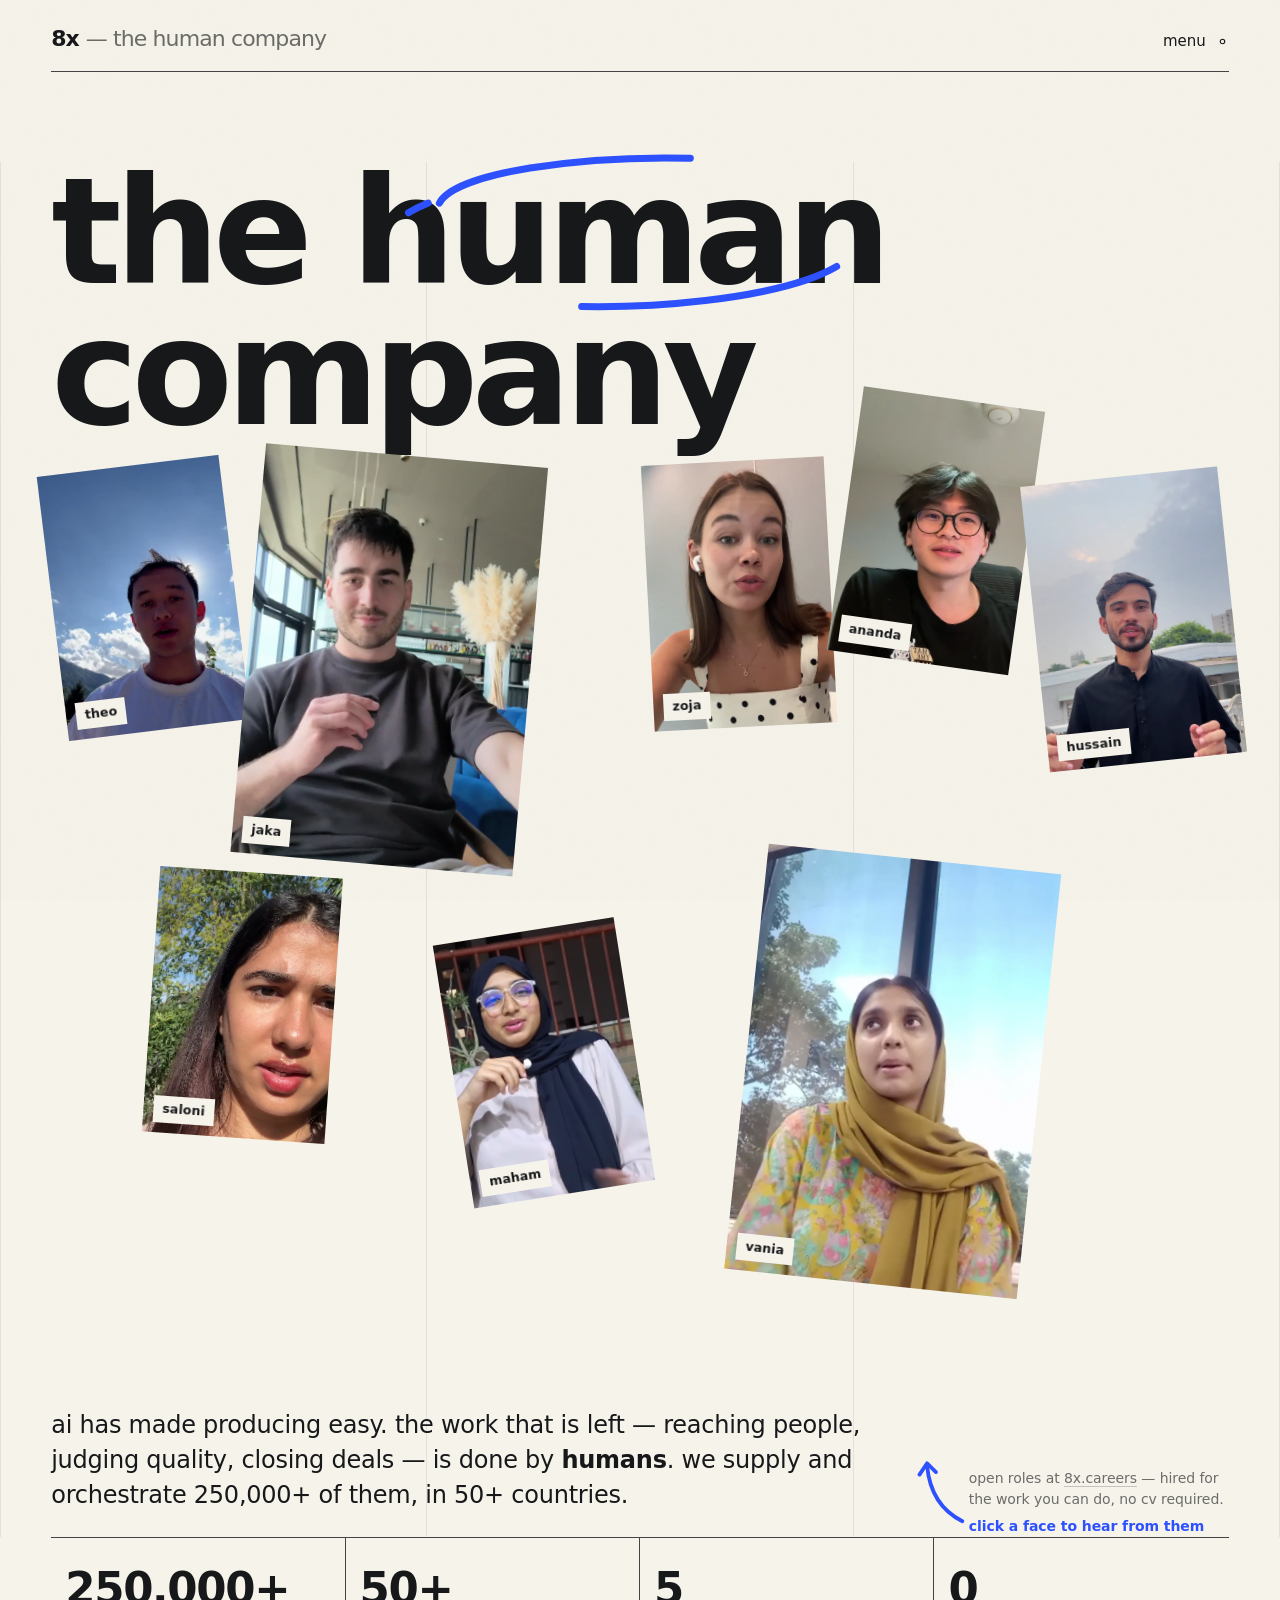
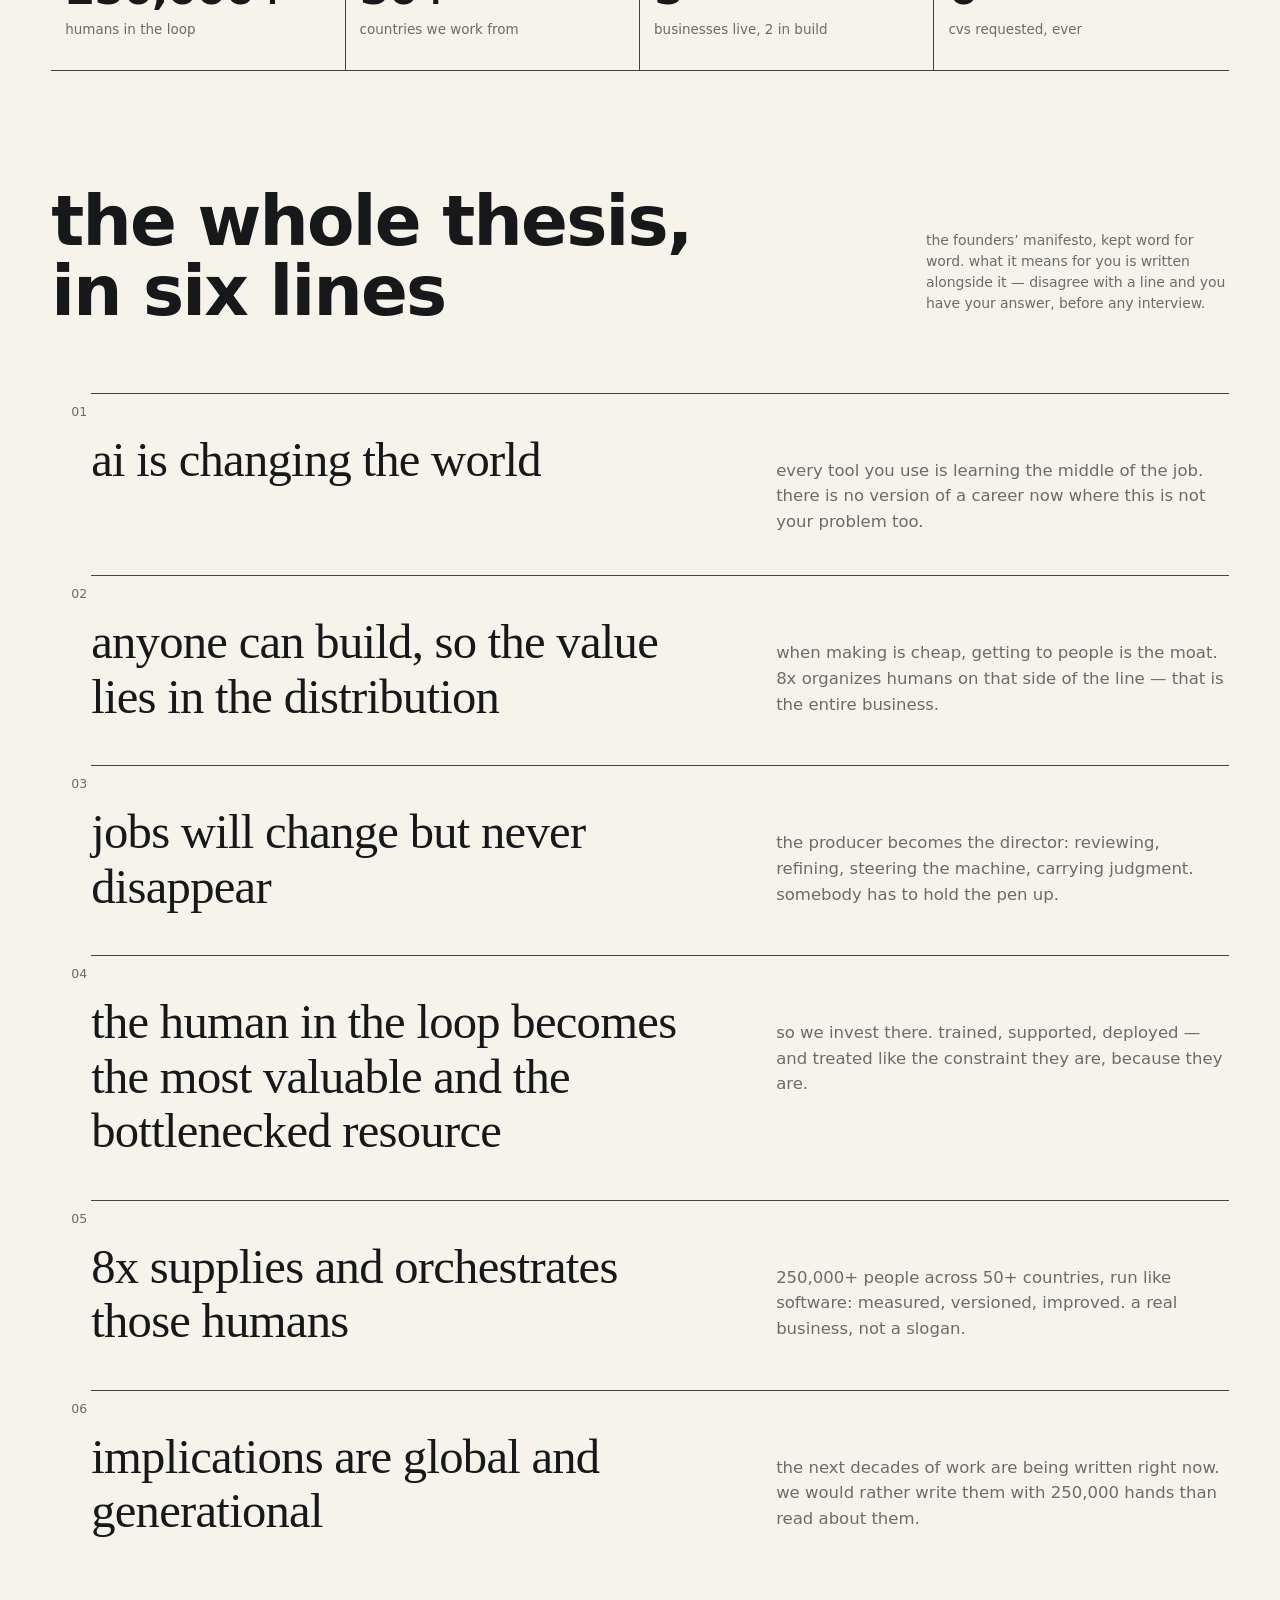
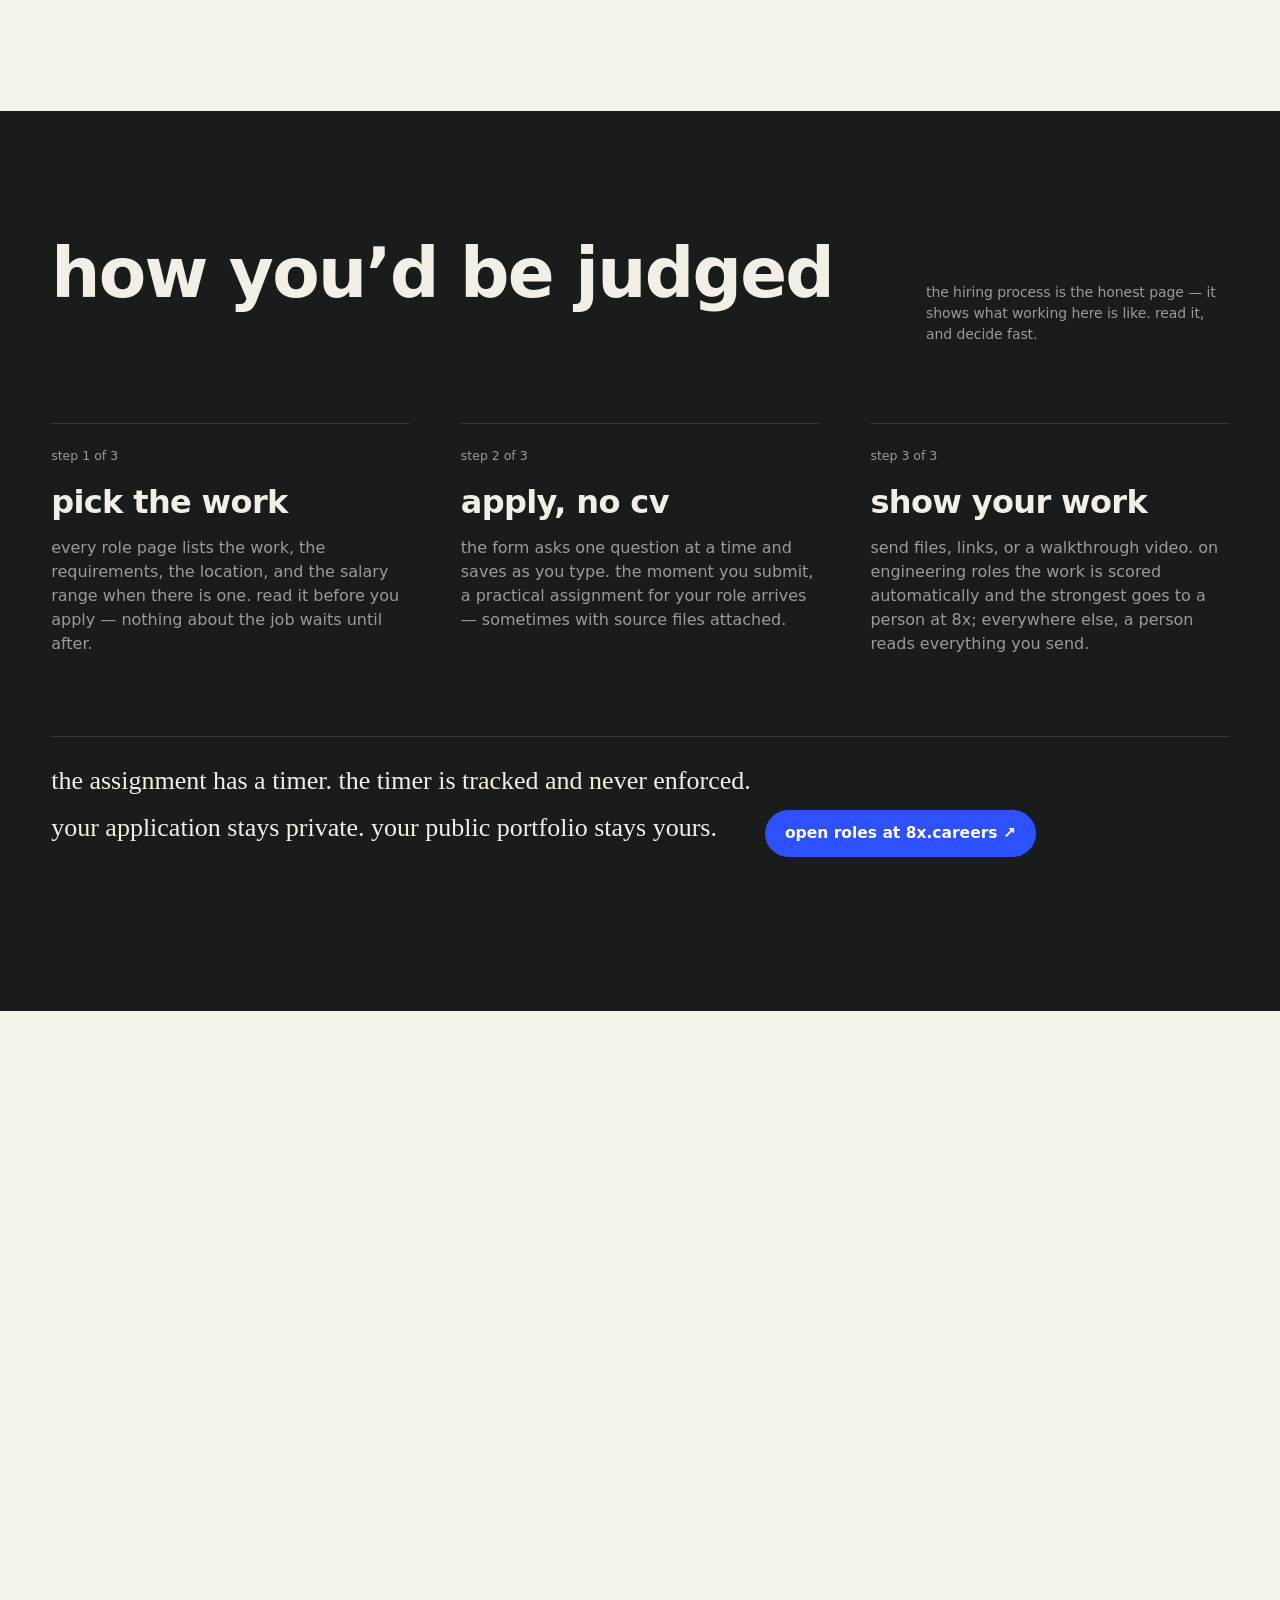
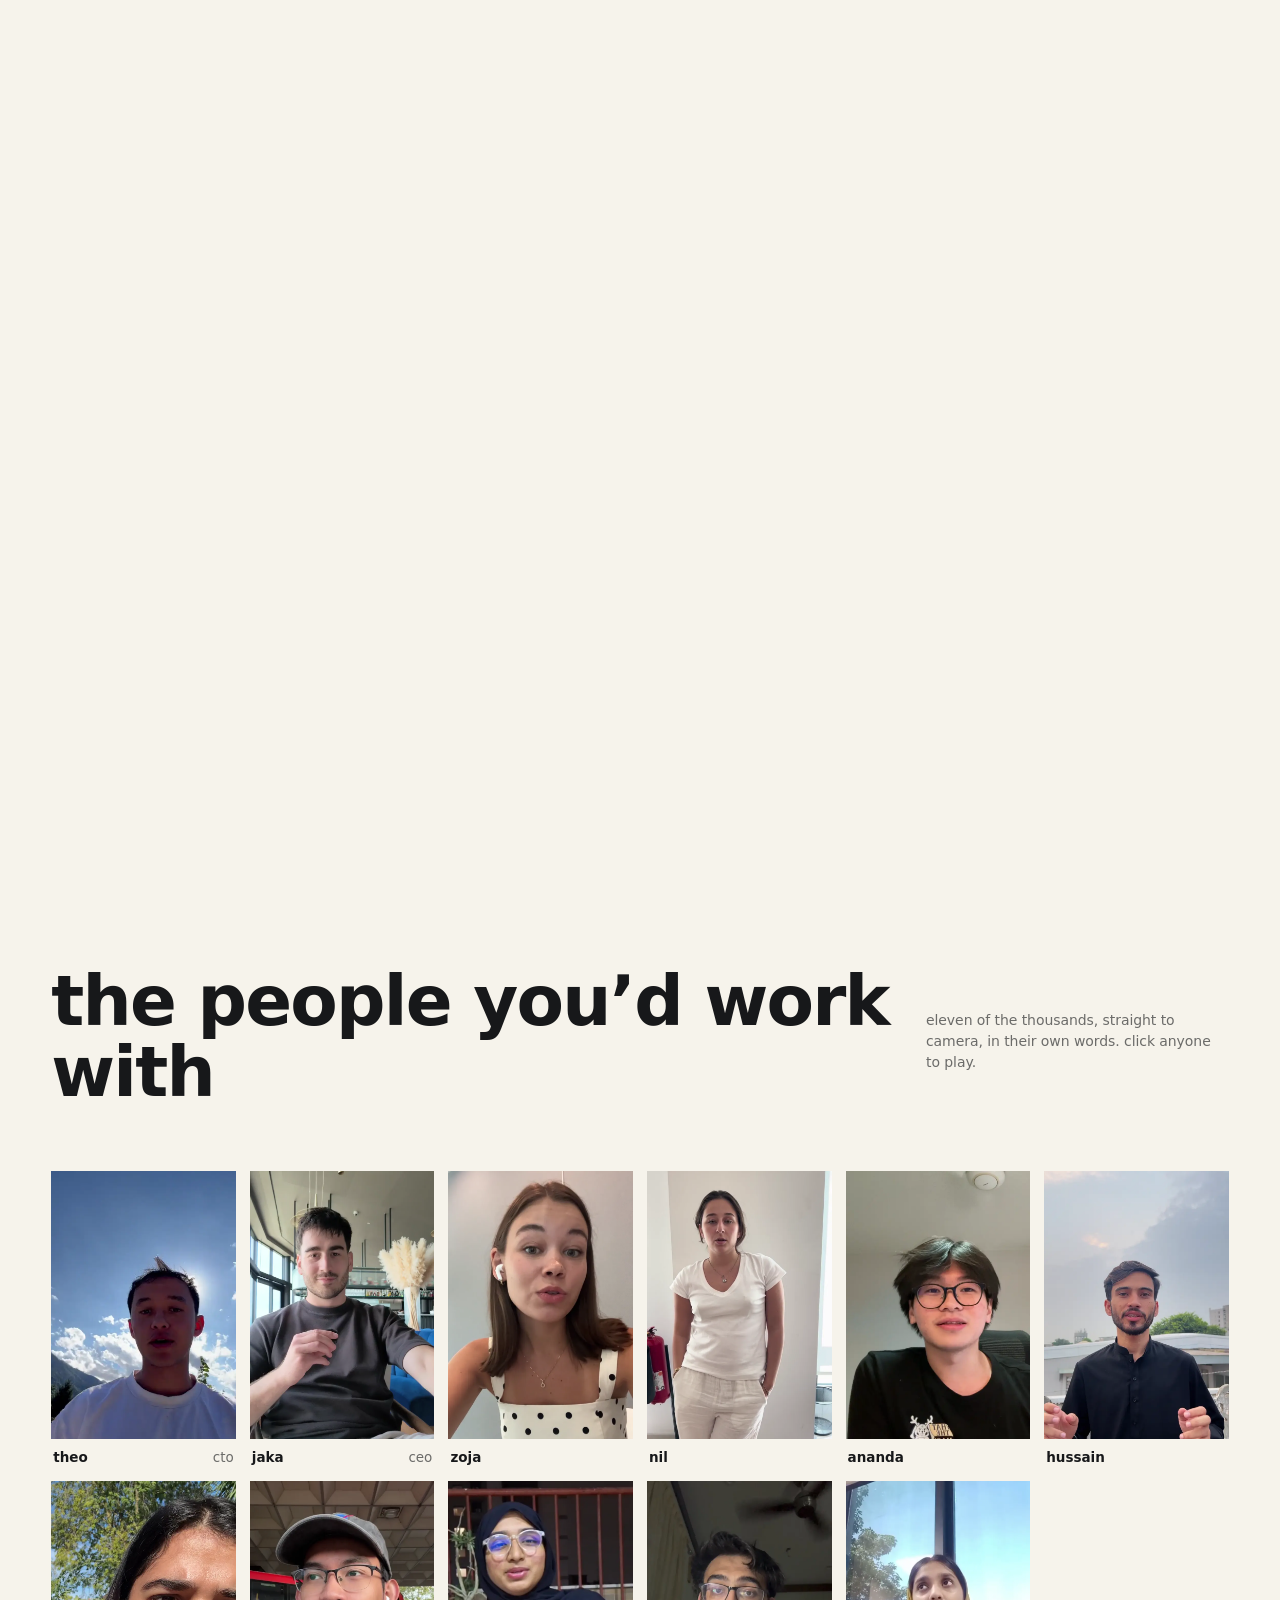
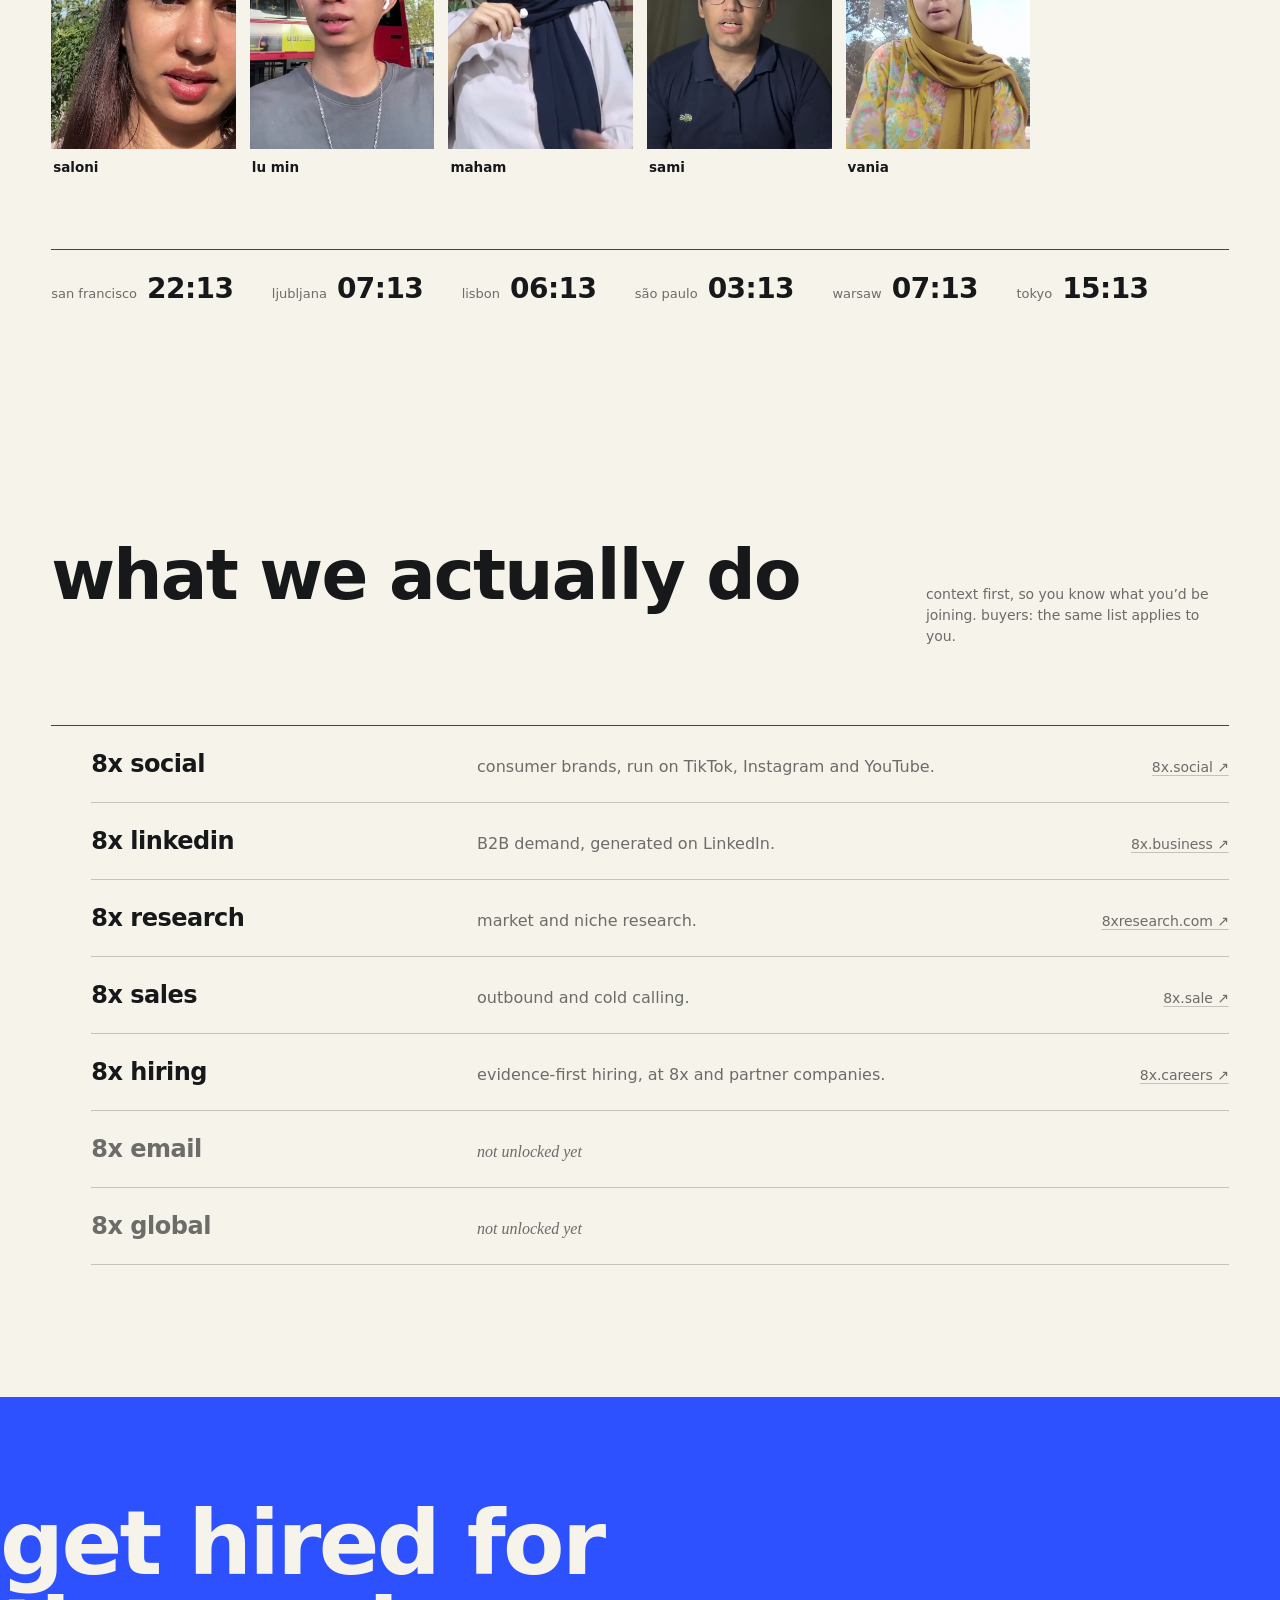
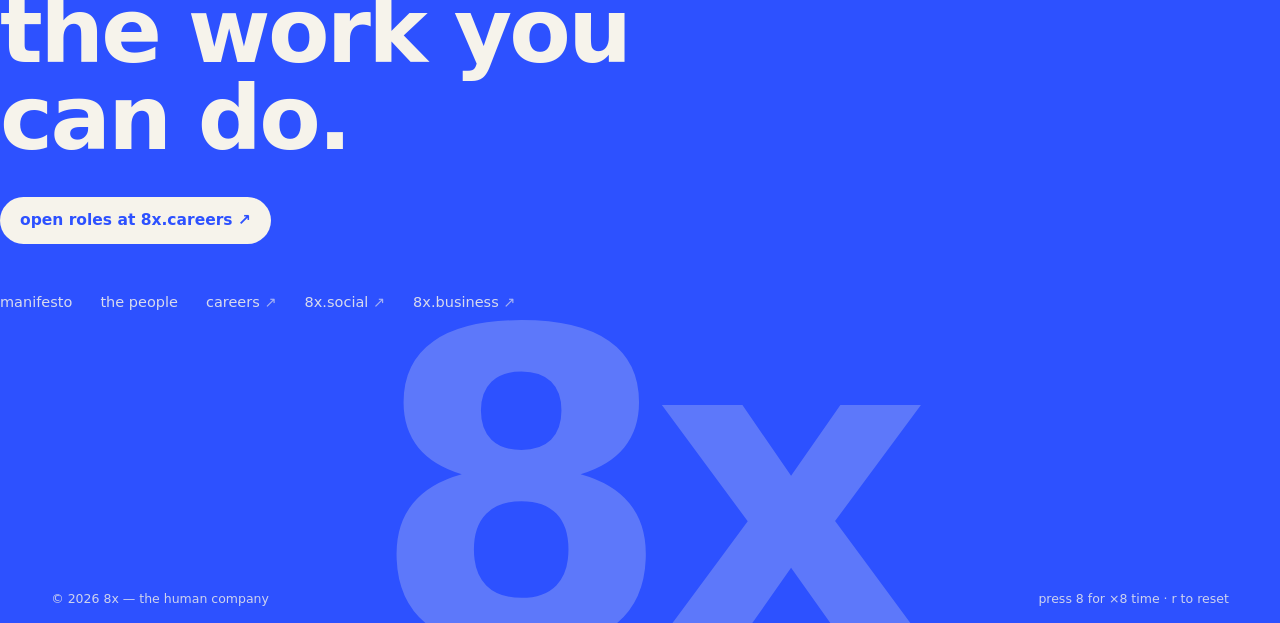
==== commit 4e42a42f: "nav: e2-style menu button + full-screen sheet on all viewports Co-Authored-By: Claude Code <noreply@" ====
--- a/index.html
+++ b/index.html
@@ -18,14 +18,40 @@
   <div class="wrap">
     <div class="top-bar">
       <a class="wordmark" href="./">8x <em>— the human company</em></a>
-      <nav class="top-nav" aria-label="site">
-        <a href="manifesto.html" class="hide-s">manifesto</a>
-        <a href="team.html">the people</a>
-        <a class="ext" href="https://www.8x.careers/join" target="_blank" rel="noopener">open roles</a>
+      <button class="menu-btn" id="menu-btn" aria-expanded="false" aria-controls="menu"><span class="menu-text">menu</span><svg class="menu-dot" viewBox="0 0 64 64" aria-hidden="true"><circle cx="32" cy="32" r="11" fill="none" stroke="currentColor" stroke-width="5.5"/></svg></button>
+    </div>
+  </div>
+</header>
+
+<div class="menu" id="menu" hidden>
+  <div class="wrap">
+    <div class="top-bar">
+      <a class="wordmark" href="./">8x <em>— the human company</em></a>
+      <button class="menu-btn" id="menu-close" aria-expanded="true" aria-controls="menu"><span class="menu-text">close</span><svg class="menu-dot" viewBox="0 0 64 64" aria-hidden="true"><circle cx="32" cy="32" r="11" fill="currentColor"/></svg></button>
+    </div>
+  </div>
+  <div class="menu-body">
+    <div class="wrap">
+      <nav class="menu-grid" aria-label="site">
+        <ul class="menu-ul">
+          <li><a class="menu-link" href="./" aria-current="page">8x — the human company</a></li>
+          <li><a class="menu-link" href="manifesto.html">manifesto</a></li>
+          <li><a class="menu-link" href="team.html">the people</a></li>
+        </ul>
+        <ul class="menu-ul">
+          <li><a class="menu-link menu-ext" href="https://www.8x.careers/join" target="_blank" rel="noopener">open roles</a></li>
+          <li><a class="menu-link menu-ext" href="https://8x.social" target="_blank" rel="noopener">8x.social</a></li>
+          <li><a class="menu-link menu-ext" href="https://8x.business" target="_blank" rel="noopener">8x.business</a></li>
+        </ul>
       </nav>
     </div>
   </div>
-</header>
+  <div class="menu-foot">
+    <div class="wrap">
+      <span>© 2026 8x — the human company</span>
+    </div>
+  </div>
+</div>
 
 <main id="main">
 
--- a/assets/style.css
+++ b/assets/style.css
@@ -178,18 +178,89 @@
   text-decoration: none;
 }
 .wordmark em { font-style: normal; color: var(--ink-60); font-weight: 500; }
-.top-nav {
-  display: flex;
-  gap: clamp(14px, 2.5vw, 30px);
+.menu-btn {
+  display: inline-flex;
+  align-items: baseline;
+  gap: 10px;
+  font: inherit;
   font-size: 15px;
   font-weight: 500;
-}
-.top-nav a { text-decoration: none; white-space: nowrap; }
-.top-nav a:hover { color: var(--blue); }
-.top-nav a.ext::after { content: " ↗"; color: var(--ink-60); }
+  color: var(--ink);
+  background: none;
+  border: 0;
+  padding: 0;
+  margin: 0;
+  cursor: pointer;
+}
+.menu-btn:hover { color: var(--blue); }
+.menu-btn .menu-dot { width: 13px; height: 13px; align-self: center; }
+
 @media (max-width: 640px) {
-  .top-nav a.hide-s { display: none; }
   .wordmark em { display: none; }
+}
+
+/* ---------- full-screen menu (e2-style sheet, all viewports) ---------- */
+
+.menu {
+  position: fixed;
+  inset: 0;
+  z-index: 90;
+  background: var(--paper);
+  display: flex;
+  flex-direction: column;
+  overflow-y: auto;
+  opacity: 0;
+  transition: opacity .22s cubic-bezier(.2, .7, .2, 1);
+}
+.menu[hidden] { display: none !important; }
+.menu.open { opacity: 1; }
+.menu-body { flex: 1; padding: clamp(40px, 7vw, 88px) 0 clamp(32px, 5vw, 64px); }
+.menu-grid {
+  display: grid;
+  grid-template-columns: 1.4fr 1fr;
+  gap: clamp(28px, 5vw, 56px) clamp(48px, 8vw, 120px);
+  align-content: start;
+}
+@media (max-width: 720px) {
+  .menu-grid { grid-template-columns: 1fr; }
+}
+.menu-ul { list-style: none; margin: 0; padding: 0; }
+.menu-ul li + li { border-top: 1px solid var(--rule); }
+.menu-link {
+  display: block;
+  padding: clamp(13px, 2vw, 20px) 0;
+  font-weight: 600;
+  letter-spacing: -0.03em;
+  font-size: clamp(30px, 5vw, 54px);
+  line-height: 1.12;
+  text-decoration: none;
+  color: var(--ink);
+}
+.menu-link:hover { color: var(--blue); }
+.menu-link[aria-current="page"] { color: var(--ink-60); }
+.menu-ext {
+  font-size: clamp(21px, 3vw, 32px);
+  font-weight: 500;
+  letter-spacing: -0.02em;
+  padding-block: clamp(10px, 1.6vw, 16px);
+}
+.menu-ext::after { content: " ↗"; font-size: .78em; color: var(--ink-60); }
+.menu-foot {
+  border-top: 1px solid var(--rule);
+  padding: 16px 0 24px;
+  font-size: 13px;
+  color: var(--ink-60);
+}
+@media (prefers-reduced-motion: no-preference) {
+  .menu .menu-link {
+    opacity: 0;
+    transform: translateY(16px);
+    transition: opacity .32s cubic-bezier(.2, .7, .2, 1), transform .32s cubic-bezier(.2, .7, .2, 1), color .15s;
+  }
+  .menu.open .menu-link { opacity: 1; transform: none; }
+  .menu.open .menu-ul li:nth-child(1) .menu-link { transition-delay: 60ms, 60ms, 0s; }
+  .menu.open .menu-ul li:nth-child(2) .menu-link { transition-delay: 110ms, 110ms, 0s; }
+  .menu.open .menu-ul li:nth-child(3) .menu-link { transition-delay: 160ms, 160ms, 0s; }
 }
 
 /* ---------- hero ---------- */
@@ -544,7 +615,7 @@
   scrollbar-width: none;
 }
 .clocks::-webkit-scrollbar { display: none; }
-.clock { flex: 0 0 auto; }
+.clock { flex: 0 0 auto; display: inline-flex; align-items: baseline; gap: 10px; }
 .clock .city { font-size: 13px; color: var(--ink-60); }
 .clock .time {
   font-weight: 600;
@@ -804,7 +875,7 @@
 .hero-arrow {
   position: absolute;
   left: -52px;
-  bottom: -18px;
+  bottom: 10px;
   width: 58px;
   height: 72px;
   color: var(--blue);
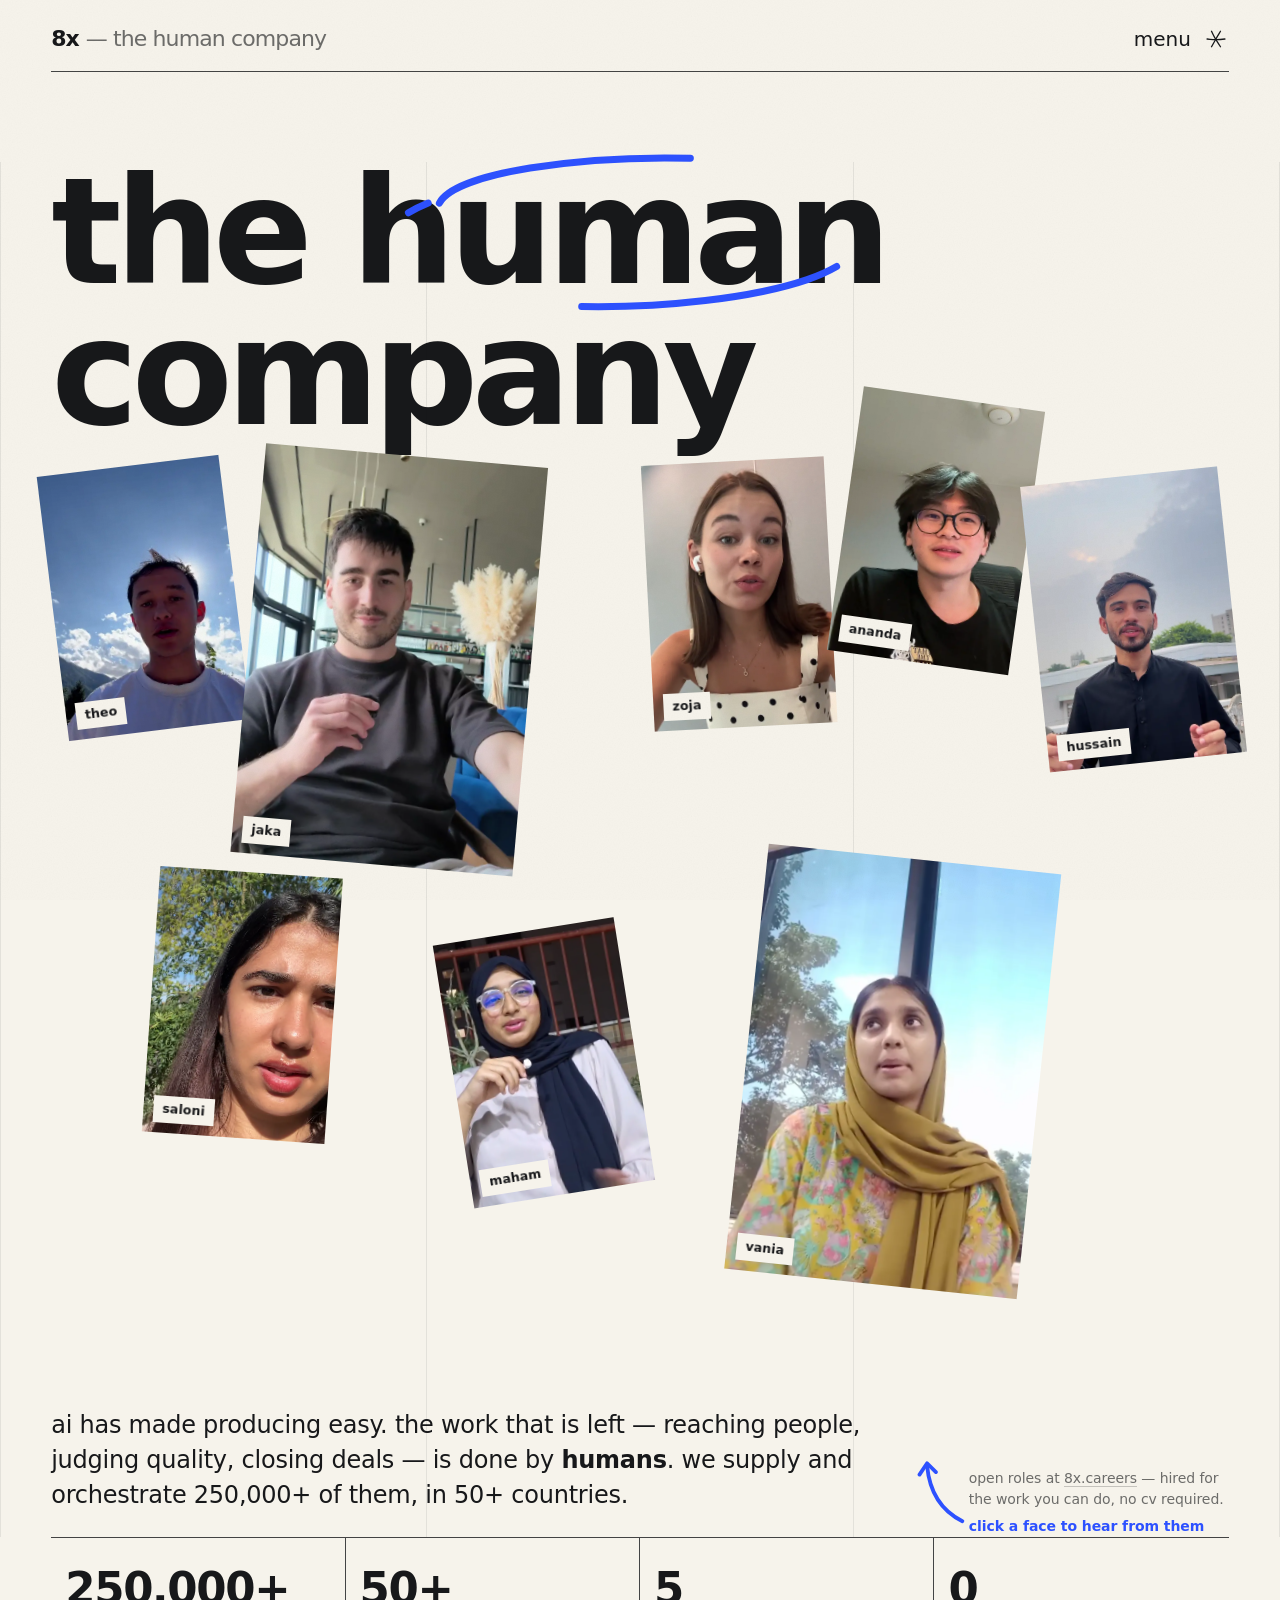
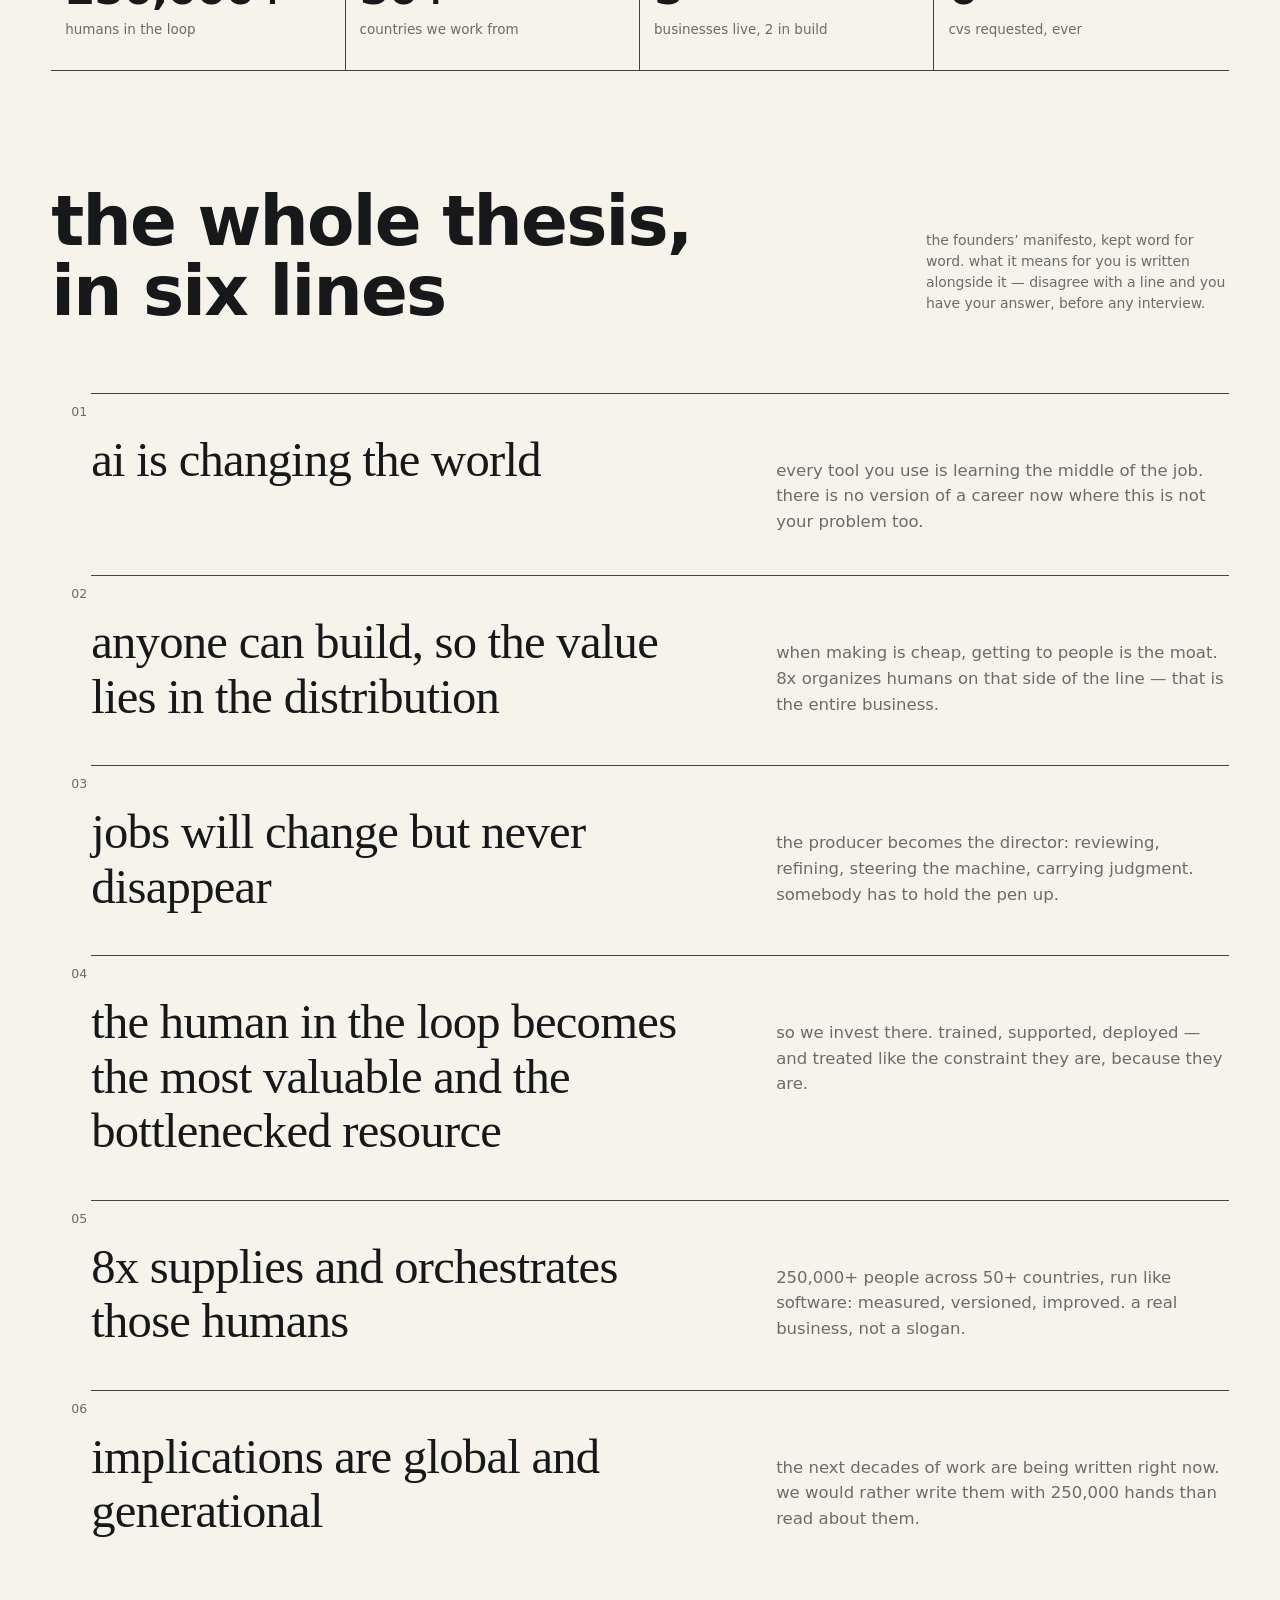
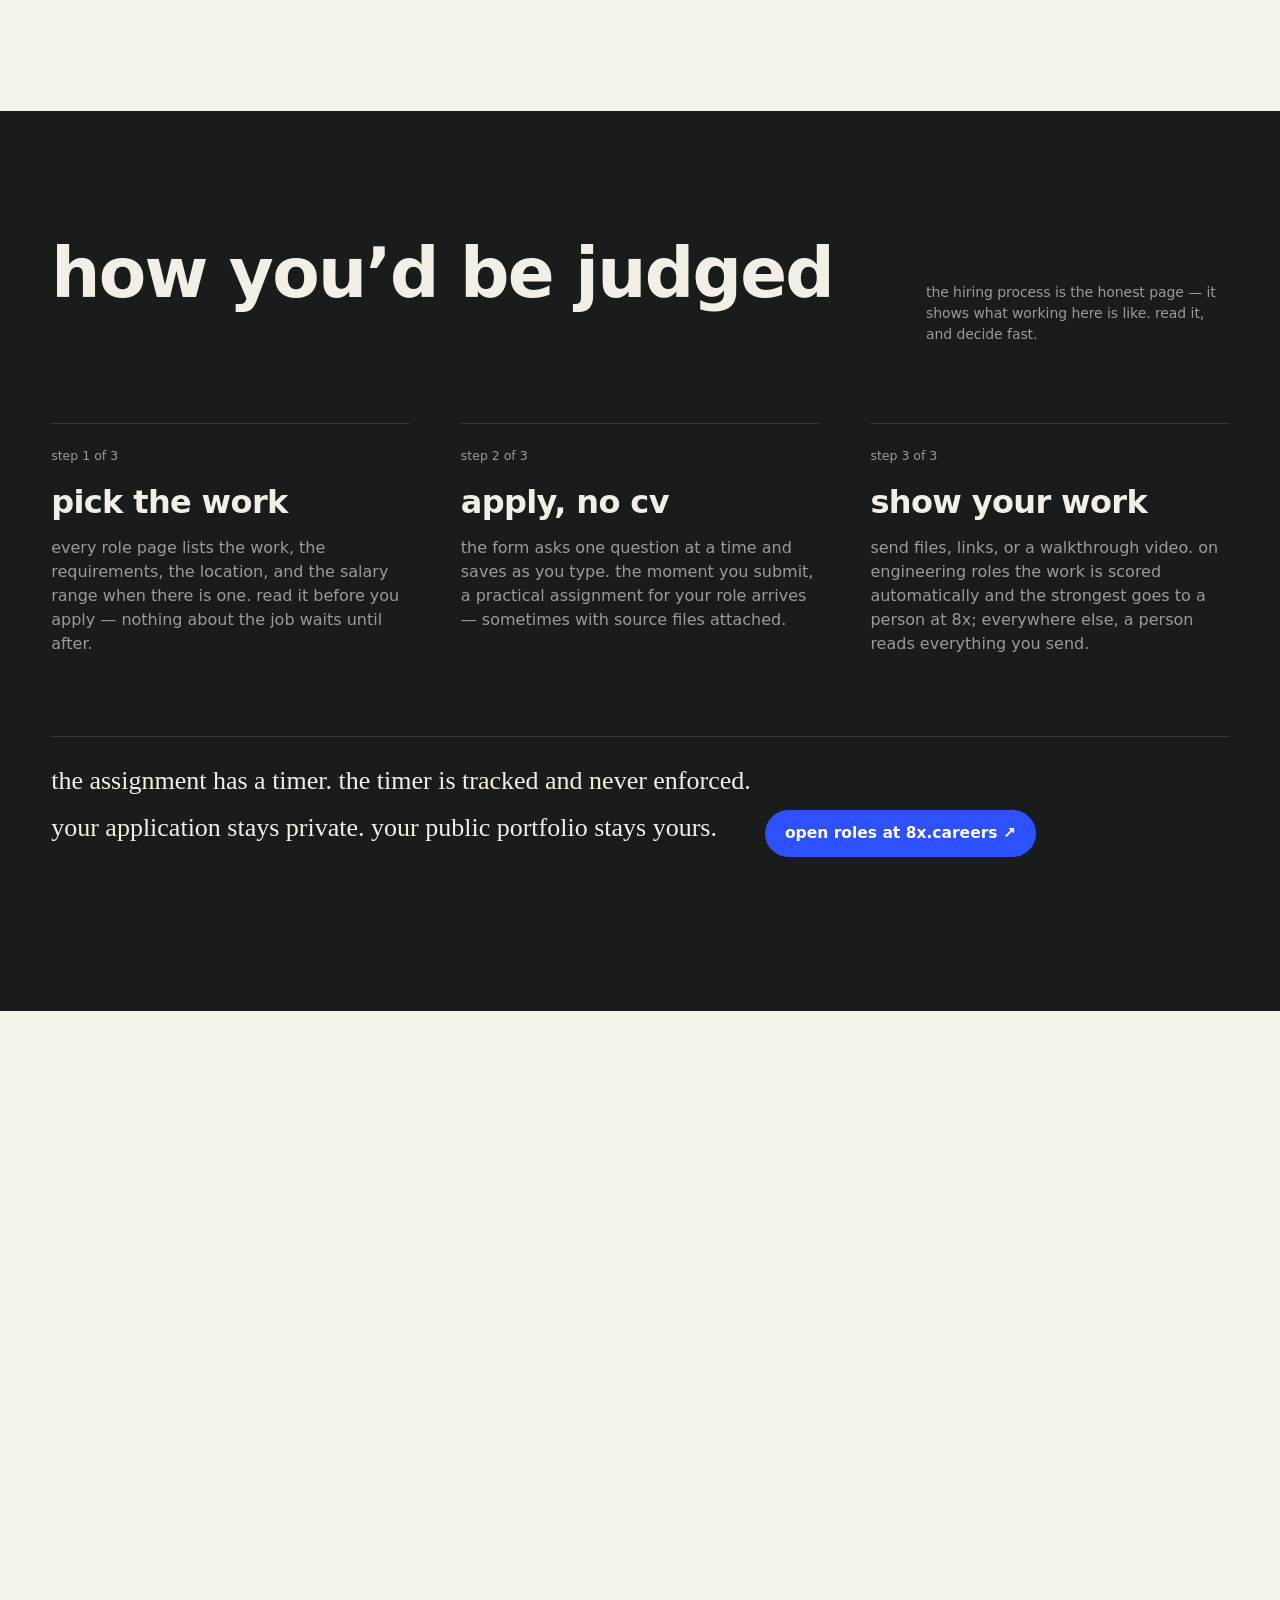
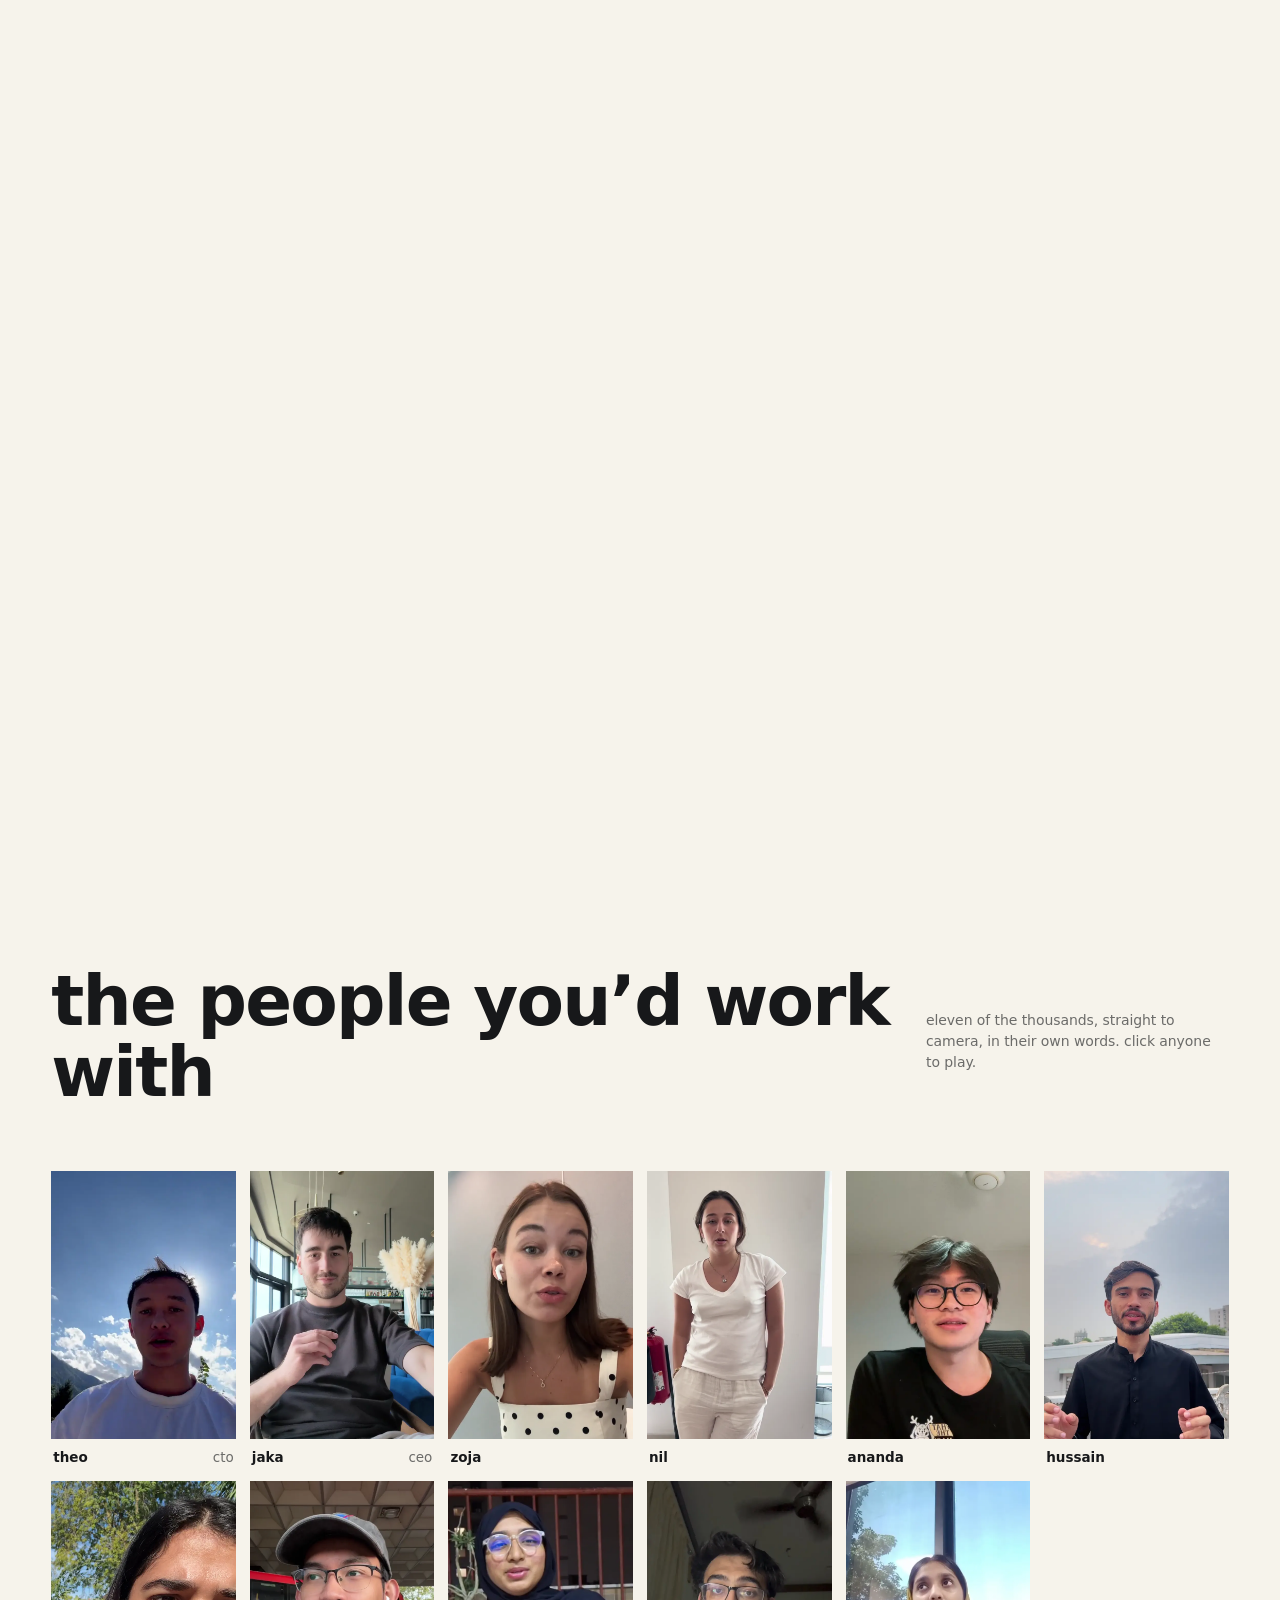
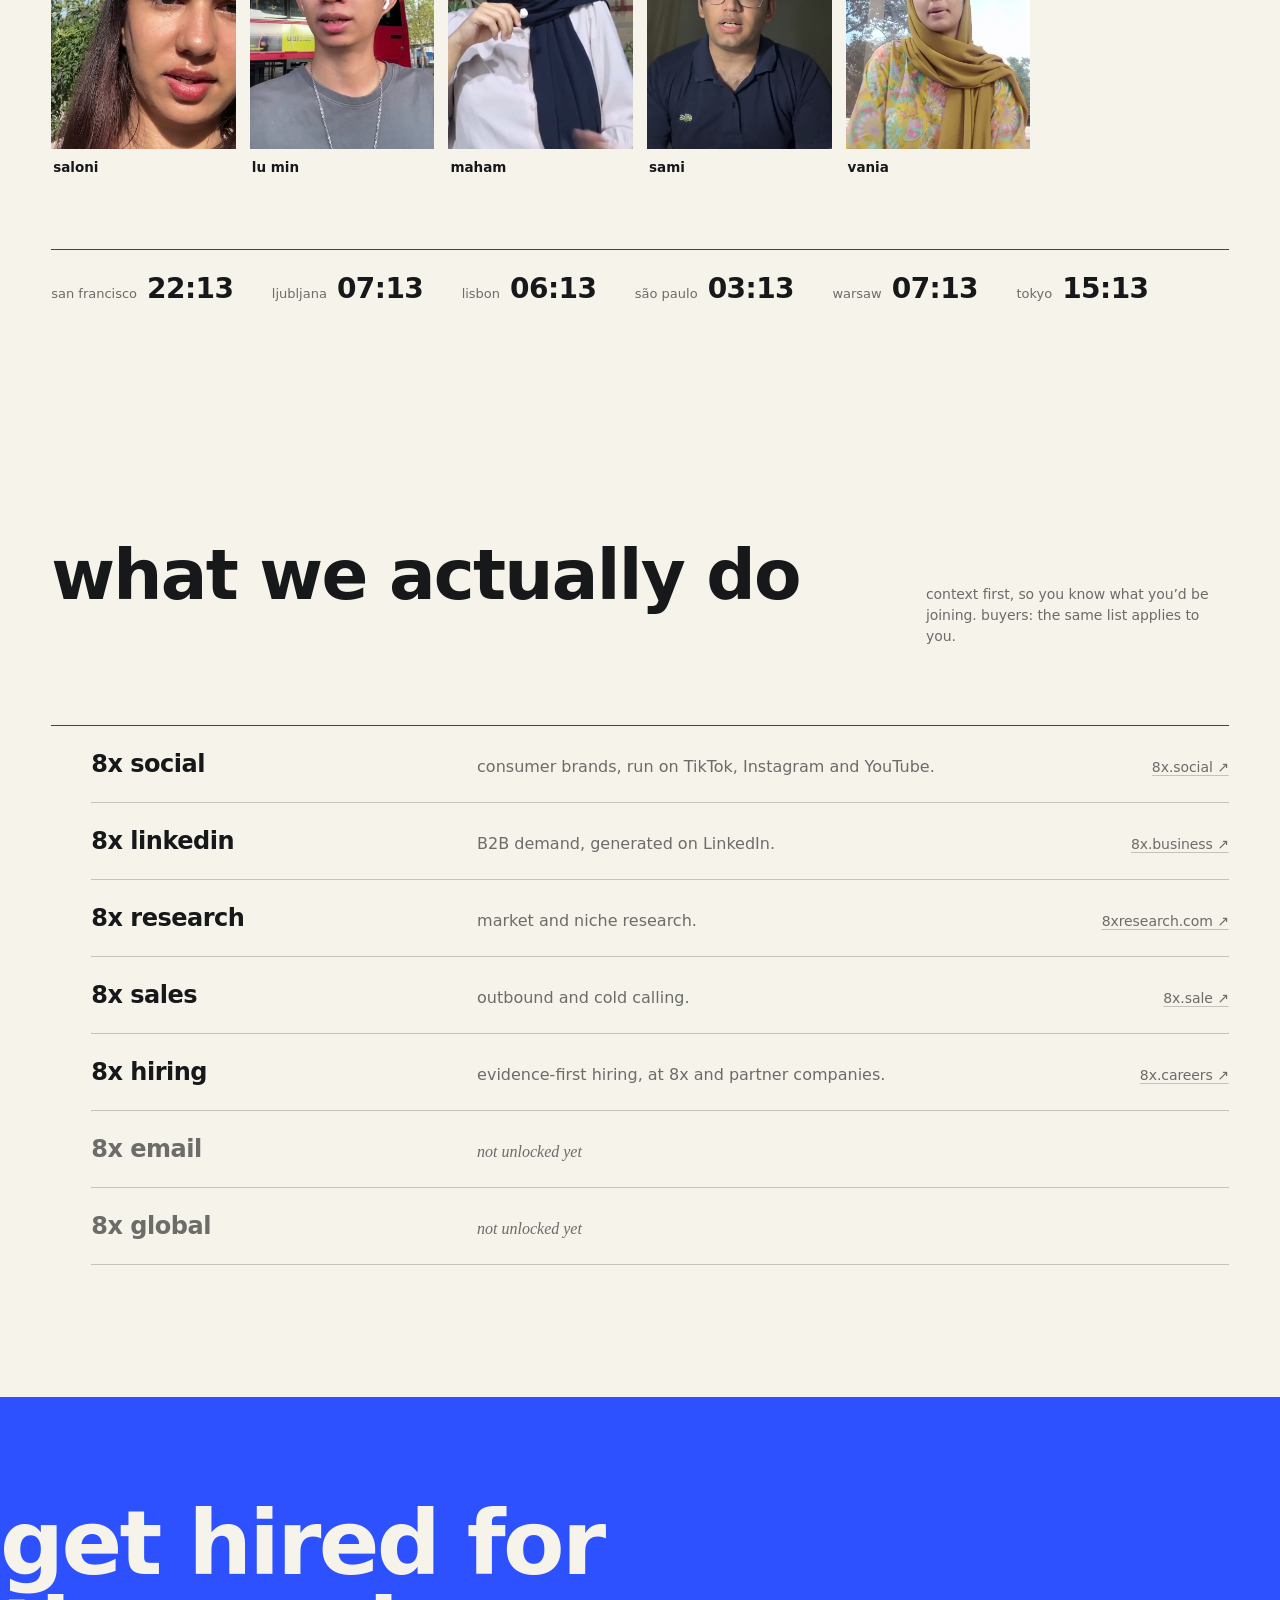
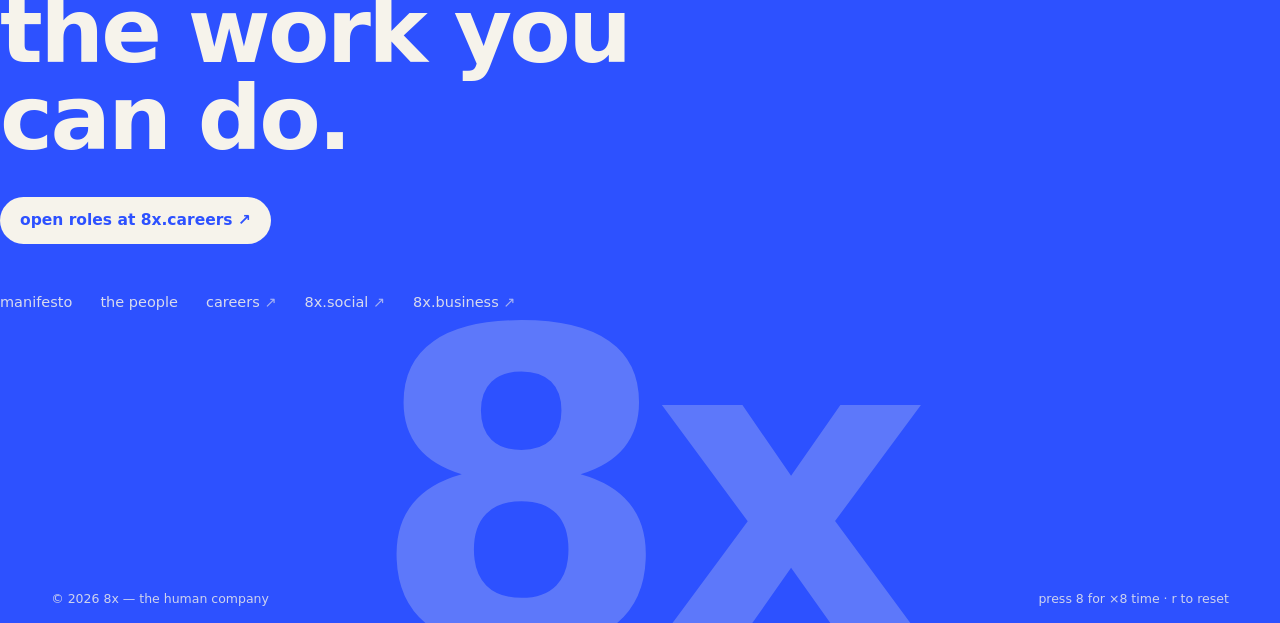
==== commit 1bdf9aef: "menu button: rolling text + boiling asterisk symbol Co-Authored-By: Claude Code <noreply@anthropic.c" ====
--- a/index.html
+++ b/index.html
@@ -18,7 +18,7 @@
   <div class="wrap">
     <div class="top-bar">
       <a class="wordmark" href="./">8x <em>— the human company</em></a>
-      <button class="menu-btn" id="menu-btn" aria-expanded="false" aria-controls="menu"><span class="menu-text">menu</span><svg class="menu-dot" viewBox="0 0 64 64" aria-hidden="true"><circle cx="32" cy="32" r="11" fill="none" stroke="currentColor" stroke-width="5.5"/></svg></button>
+      <button class="menu-btn" id="menu-btn" aria-expanded="false" aria-controls="menu"><span class="menu-text"><span class="menu-text-inner">menu</span></span><svg class="menu-dot" viewBox="0 0 64 64" aria-hidden="true"></svg></button>
     </div>
   </div>
 </header>
@@ -27,7 +27,7 @@
   <div class="wrap">
     <div class="top-bar">
       <a class="wordmark" href="./">8x <em>— the human company</em></a>
-      <button class="menu-btn" id="menu-close" aria-expanded="true" aria-controls="menu"><span class="menu-text">close</span><svg class="menu-dot" viewBox="0 0 64 64" aria-hidden="true"><circle cx="32" cy="32" r="11" fill="currentColor"/></svg></button>
+      <button class="menu-btn" id="menu-close" aria-expanded="true" aria-controls="menu"><span class="menu-text"><span class="menu-text-inner">close</span></span><svg class="menu-dot" viewBox="0 0 64 64" aria-hidden="true"></svg></button>
     </div>
   </div>
   <div class="menu-body">
--- a/assets/style.css
+++ b/assets/style.css
@@ -180,20 +180,31 @@
 .wordmark em { font-style: normal; color: var(--ink-60); font-weight: 500; }
 .menu-btn {
   display: inline-flex;
-  align-items: baseline;
-  gap: 10px;
+  align-items: center;
+  gap: 12px;
+  height: 24px;
   font: inherit;
-  font-size: 15px;
-  font-weight: 500;
+  font-size: clamp(16px, 1.7vw, 20px);
+  font-weight: 400;
+  line-height: 1;
   color: var(--ink);
   background: none;
   border: 0;
   padding: 0;
   margin: 0;
   cursor: pointer;
+  transition: color .25s ease;
 }
 .menu-btn:hover { color: var(--blue); }
-.menu-btn .menu-dot { width: 13px; height: 13px; align-self: center; }
+.menu-text { display: inline-block; overflow: hidden; line-height: 1.1; }
+.menu-text-inner {
+  display: inline-block;
+  text-shadow: 0 1.1em 0;
+  transform: translateY(0);
+  transition: transform .45s cubic-bezier(.7, 0, .3, 1);
+}
+.menu-btn:hover .menu-text-inner { transform: translateY(-100%); }
+.menu-btn .menu-dot { display: block; width: 26px; height: 26px; flex: none; overflow: visible; }
 
 @media (max-width: 640px) {
   .wordmark em { display: none; }
